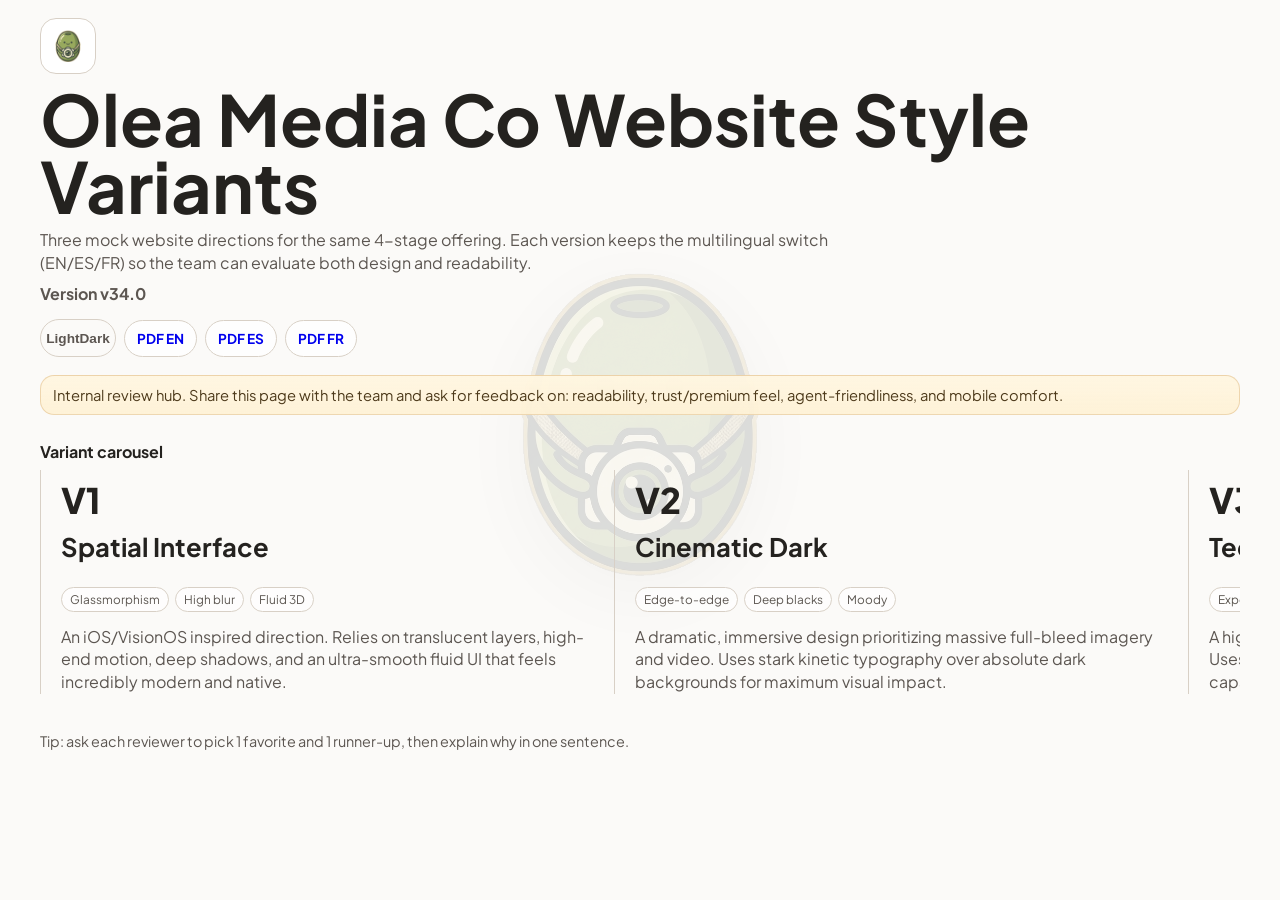
==== index.html @ f6c8bede "Initial commit: oleamediaco detached from Webapps" ====
<!doctype html>
<html lang="en" data-theme="light">
<head>
  <meta charset="utf-8" />
  <meta name="viewport" content="width=device-width, initial-scale=1" />
  <title>Olea Media Co Mock Site Variants</title>
  <meta name="description" content="Choose between three visual mockups for the Olea Media Co website." />
  <link rel="icon" type="image/png" sizes="512x512" href="./assets/logos/oleamedia-logo.png" />
  <link rel="preconnect" href="https://fonts.googleapis.com" />
  <link rel="preconnect" href="https://fonts.gstatic.com" crossorigin />
  <link href="https://fonts.googleapis.com/css2?family=Plus+Jakarta+Sans:wght@400;500;700;800&family=Cormorant+Garamond:wght@600;700&display=swap" rel="stylesheet" />
  <style>
    .bg-brand{position:fixed;inset:0;pointer-events:none;z-index:0;background:url('./assets/logos/oleamedia-logo.png') center 18vh / min(58vmin,520px) no-repeat;opacity:.16;filter:drop-shadow(0 18px 40px rgba(0,0,0,.22));}
    body > *{position:relative;z-index:1;}

    :root {
      --bg: #0e1014; 
      --surface: #15181e; 
      --ink: #f0f1f4; 
      --muted: #b8bcc4;
      --line: #3a4150;
      --brand: #d8dadd;
      --accent: #3e4757;
      --on-brand: #0e1014;
      --r: 0;
    }
    html[data-theme="light"] {
      --bg: #fbfaf8;
      --surface: #ffffff;
      --ink: #24221f;
      --muted: #5c5651;
      --line: #d8d0c6;
      --brand: #24221f;
      --accent: #d1c8bb;
      --on-brand: #ffffff;
    }
    * { box-sizing: border-box; }
    body {
      margin: 0;
      font-family: "Plus Jakarta Sans", system-ui, sans-serif;
      color: var(--ink);
      background: var(--bg);
    }
    .shell { width: min(1200px, calc(100% - 24px)); margin-inline: auto; }
    header {
      padding: 18px 0 10px;
      display: grid;
      gap: 8px;
    }
    .title {
      margin: 0;
      font-family: "Plus Jakarta Sans", system-ui, sans-serif;
      font-size: clamp(2.4rem, 6vw, 4.4rem);
      line-height: .95;
      color: var(--ink);
      display: flex;
      align-items: center;
      gap: 12px;
      flex-wrap: wrap;
    }
    .site-logo {
      width: 56px;
      height: 56px;
      border-radius: 16px;
      object-fit: cover;
      border: 1px solid var(--line);
      background: var(--surface);
    }
    .subtitle {
      margin: 0;
      color: var(--muted);
      max-width: 72ch;
      line-height: 1.45;
    }
    .toolbar {
      display: flex;
      flex-wrap: wrap;
      gap: 8px;
      align-items: center;
      margin-top: 6px;
    }
    .pill {
      text-decoration: none;
      border: 1px solid var(--line);
      border-radius: 999px;
      background: rgba(255,255,255,.78);
      padding: 9px 12px;
      font-weight: 700;
      font-size: .85rem;
    }
    .pill.primary { background: var(--brand); color: var(--on-brand); border-color: transparent; }
    .theme-toggle {
      display: inline-flex;
      align-items: center;
      justify-content: center;
      border: 1px solid var(--line);
      border-radius: 999px;
      background: transparent;
      color: var(--muted);
      height: 38px;
      padding: 0 16px;
      font-size: .85rem;
      font-weight: 700;
      cursor: pointer;
      text-decoration: none;
      width: 76px;
    }
    .theme-toggle:focus-visible { outline: 2px solid var(--accent); outline-offset: 2px; }
    html[data-theme="light"] .mode-dark { display: none; }
    html[data-theme="dark"] .mode-light { display: none; }
    .notice {
      margin-top: 10px;
      border: 1px solid rgba(194,135,53,.28);
      background: linear-gradient(180deg, rgba(255,246,225,.96), rgba(254,241,212,.92));
      border-radius: 14px;
      padding: 10px 12px;
      color: #4d3a1b;
      font-size: .92rem;
    }
    .carousel-head {
      margin: 16px 0 8px;
      display: flex;
      align-items: center;
      justify-content: space-between;
      gap: 8px;
    }

    .grid {
      margin: 0 0 28px;
      display: flex;
      gap: 14px;
      overflow-x: auto;
      scroll-snap-type: x mandatory;
      scroll-behavior: smooth;
      padding-bottom: 6px;
    }
    .card {
      flex: 0 0 min(560px, 90vw);
      scroll-snap-align: start;
      background: transparent;
      border-left: 1px solid var(--line);
      border-radius: 0;
      overflow: hidden;
      display: grid;
      grid-template-rows: auto 1fr;
      padding-left: 20px;
      text-decoration: none;
      color: inherit;
      cursor: pointer;
    }
    .card:hover .thumb h3 {
      color: var(--brand); /* highlight indication */
    }
    .thumb {
      position: relative;
      margin-bottom: 24px;
      padding-top: 12px;
      display: flex;
      flex-direction: column;
      gap: 12px;
    }
    .thumb .badge {
      align-self: flex-start;
      font-size: 2.2rem;
      font-weight: 800;
      color: var(--brand);
      line-height: 1;
      font-family: "Plus Jakarta Sans", system-ui, sans-serif;
    }
    .thumb h3 { margin: 0; font-size: 1.6rem; color: var(--ink); }
    .body { display: grid; gap: 14px; align-content: start; }
    .meta { display: flex; flex-wrap: wrap; gap: 6px; }
    .tag {
      border: 1px solid var(--line);
      border-radius: 999px;
      padding: 4px 8px;
      font-size: .74rem;
      color: var(--muted);
      background: rgba(255,255,255,.65);
    }
    .body p { margin: 0; color: var(--muted); line-height: 1.42; }
    .actions { display: flex; gap: 8px; flex-wrap: wrap; }
    .actions a {
      text-decoration: none;
      font-weight: 700;
      font-size: .85rem;
      border-radius: 10px;
      padding: 9px 11px;
      border: 1px solid var(--line);
      background: rgba(255,255,255,.72);
    }
    .actions a.primary { background: var(--brand); color: var(--on-brand); border-color: transparent; }
    footer { color: var(--muted); font-size: .9rem; padding: 4px 0 26px; }
    html[data-theme="dark"] body {
      background:
        radial-gradient(circle at 8% 5%, rgba(134,223,188,.14), transparent 38%),
        radial-gradient(circle at 95% 0%, rgba(244,193,95,.12), transparent 30%),
        linear-gradient(180deg, #0a100f, #0c1311 44%, #090f0e);
    }
    html[data-theme="dark"] .pill,
    html[data-theme="dark"] .theme-toggle,
    html[data-theme="dark"] .actions a {
      background: rgba(11,17,15,.96);
      color: #eaf3ee;
      border-color: rgba(177,208,188,.36);
    }
    html[data-theme="dark"] .pill.primary,
    html[data-theme="dark"] .actions a.primary {
      background: var(--brand);
      color: var(--on-brand);
      border-color: transparent;
    }
    html[data-theme="dark"] .tag {
      background: rgba(11,17,15,.96);
      color: #d3e3db;
      border-color: rgba(177,208,188,.30);
    }
    html[data-theme="dark"] .thumb h3 { color: #f2f7f4; }
    html[data-theme="dark"] .notice {
      border-color: rgba(244,193,95,.32);
      background: linear-gradient(180deg, rgba(56,43,20,.72), rgba(36,28,15,.72));
      color: #f0dbb7;
    }
    html[data-theme="dark"] .title { color: #ebf4ef; }
    html[data-theme="dark"] .body p { color: #c4d3cc; }
    @media (max-width: 900px) { .card { flex-basis: 92vw; grid-template-rows: 140px 1fr; } }
  </style>
</head>
<body>
<div class="bg-brand" aria-hidden="true"></div>
  <div class="shell">
    <header>
      <h1 class="title"><img class="site-logo" src="./assets/logos/oleamedia-logo.png" alt="Olea Media logo" />Olea Media Co Website Style Variants</h1>
      <p class="subtitle">Three mock website directions for the same 4-stage offering. Each version keeps the multilingual switch (EN/ES/FR) so the team can evaluate both design and readability.</p>
      <p class="subtitle"><strong>Version v34.0</strong></p>
      <div class="toolbar">
        <button class="theme-toggle" type="button" data-theme-toggle><span class="mode-light">Night</span><span class="mode-dark">Day</span></button>
        <a class="pill" href="./OleaMediaCo-Offer-EN.pdf" target="_blank" rel="noopener">PDF EN</a>
        <a class="pill" href="./OleaMediaCo-Oferta-ES.pdf" target="_blank" rel="noopener">PDF ES</a>
        <a class="pill" href="./OleaMediaCo-Offre-FR.pdf" target="_blank" rel="noopener">PDF FR</a>
      </div>
      <div class="notice">Internal review hub. Share this page with the team and ask for feedback on: readability, trust/premium feel, agent-friendliness, and mobile comfort.</div>
    </header>

    <div class="carousel-head">
      <strong>Variant carousel</strong>

    </div>
    <section class="grid" data-carousel>
      <a href="./v1/index.html" class="card">
        <div class="thumb t1"><span class="badge">V1</span><h3>Spatial Interface</h3></div>
        <div class="body">
          <div class="meta"><span class="tag">Glassmorphism</span><span class="tag">High blur</span><span class="tag">Fluid 3D</span></div>
          <p>An iOS/VisionOS inspired direction. Relies on translucent layers, high-end motion, deep shadows, and an ultra-smooth fluid UI that feels incredibly modern and native.</p>
        </div>
      </a>

      <a href="./v2/index.html" class="card">
        <div class="thumb t2"><span class="badge">V2</span><h3>Cinematic Dark</h3></div>
        <div class="body">
          <div class="meta"><span class="tag">Edge-to-edge</span><span class="tag">Deep blacks</span><span class="tag">Moody</span></div>
          <p>A dramatic, immersive design prioritizing massive full-bleed imagery and video. Uses stark kinetic typography over absolute dark backgrounds for maximum visual impact.</p>
        </div>
      </a>

      <a href="./v3/index.html" class="card">
        <div class="thumb t4"><span class="badge">V3</span><h3>Technical Brutalism</h3></div>
        <div class="body">
          <div class="meta"><span class="tag">Exposed grids</span><span class="tag">Monospace</span><span class="tag">Data-dense</span></div>
          <p>A high-contrast monochrome design that fully exposes the layout grid. Uses monospace typography and raw structuring. Perfect for a highly capable, operator-led brand.</p>
        </div>
      </a>

    </section>

    <footer>Tip: ask each reviewer to pick 1 favorite and 1 runner-up, then explain why in one sentence.</footer>
  </div>

  <script src="./theme-toggle.js?v=8.9"></script>
</body>
</html>
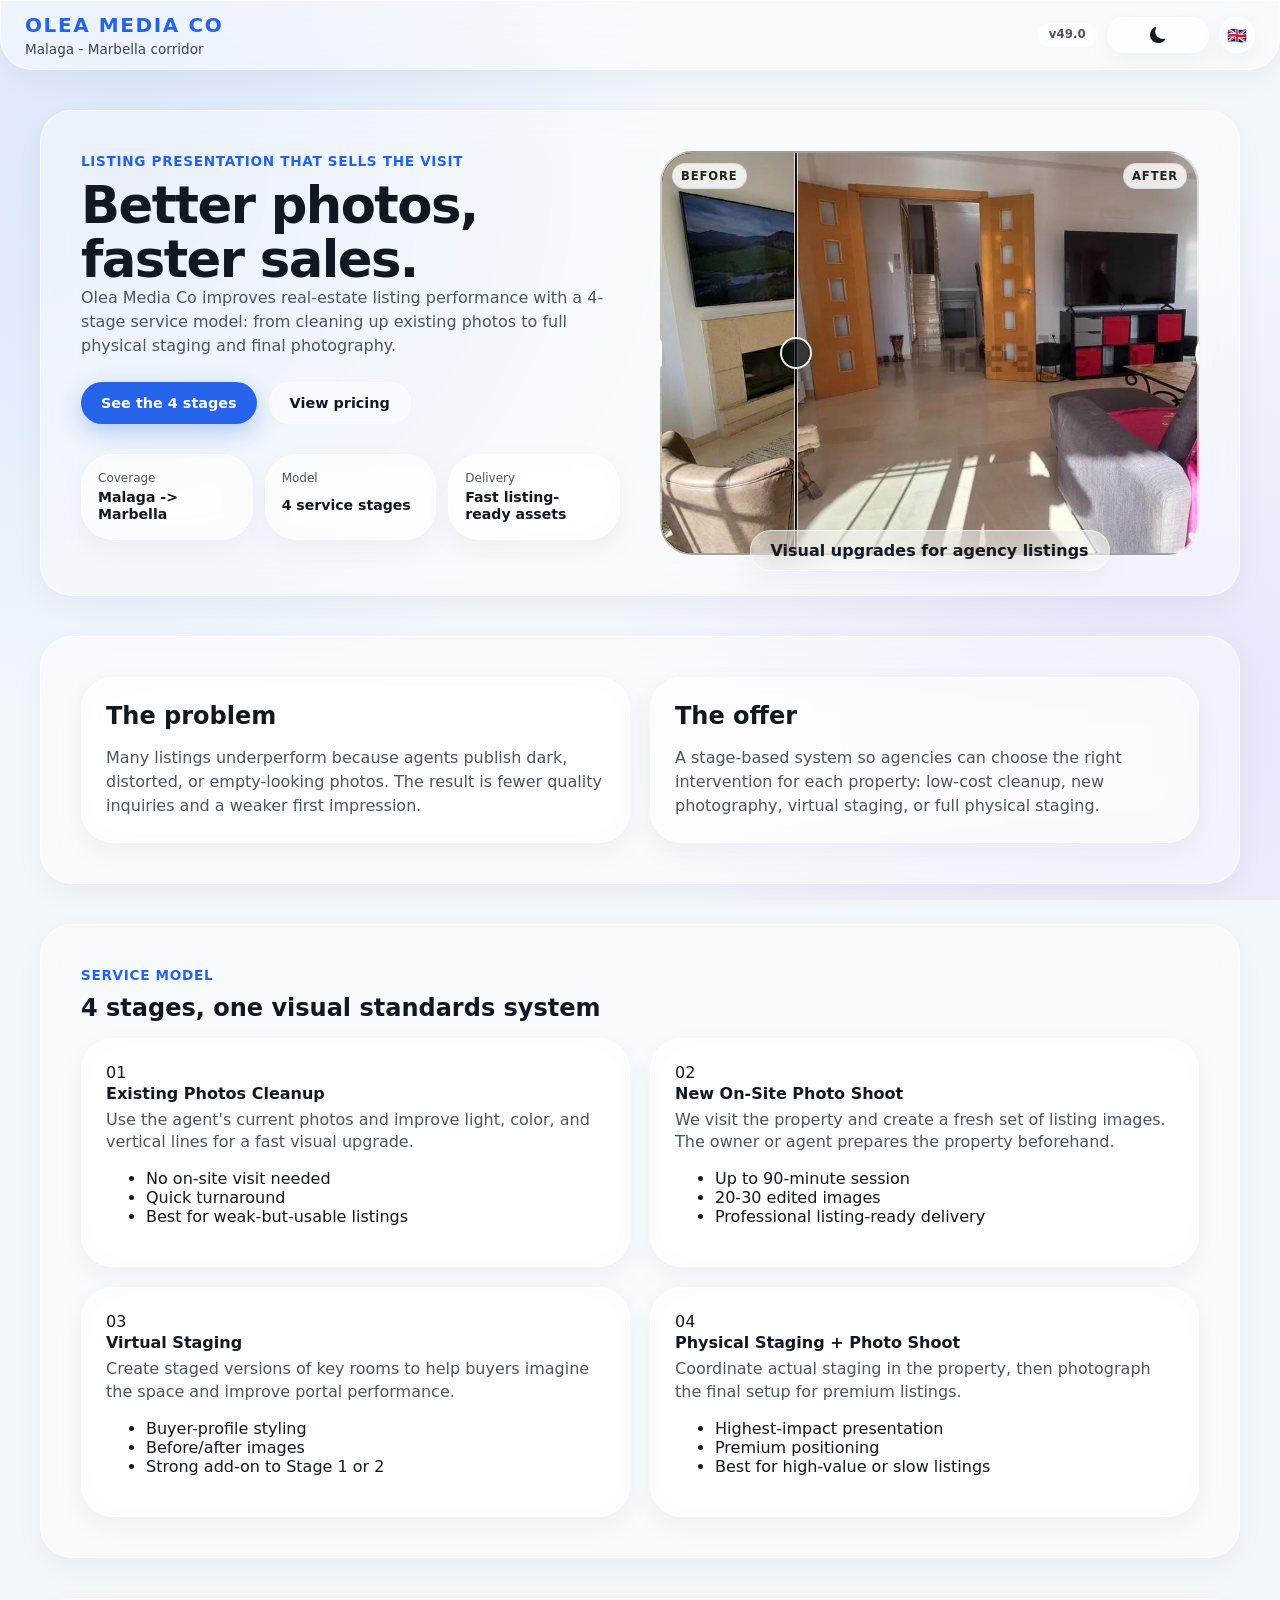
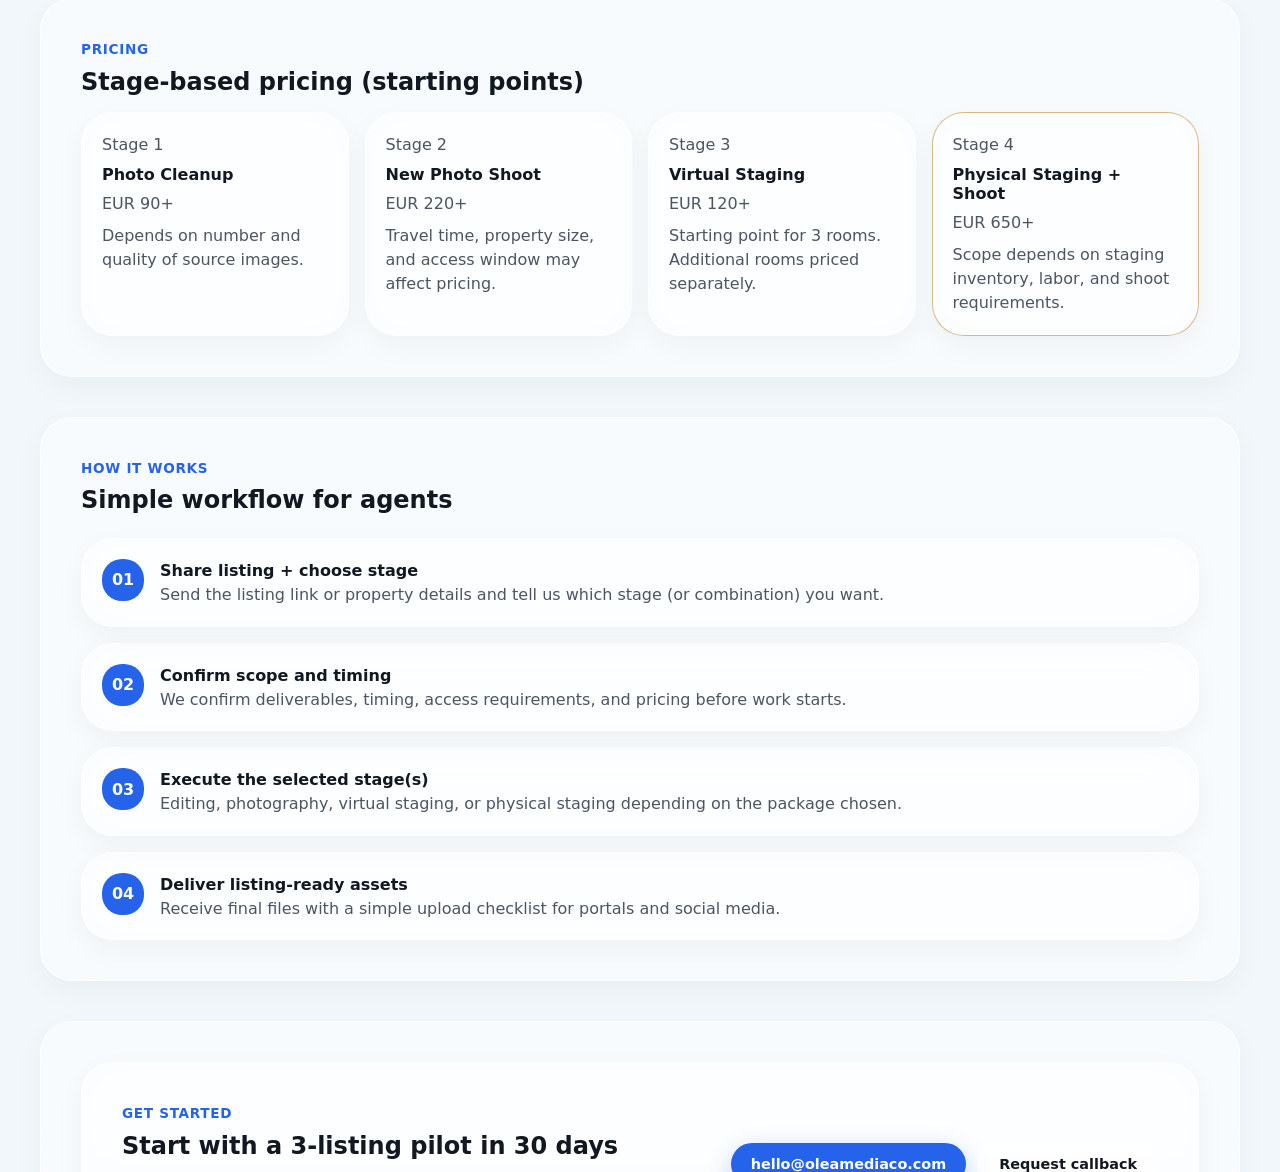
==== commit 3948bc19: "v49.0: pick Opt1 as winner, drop v2/v3, clean up header controls - index.html now redirects to v1 - " ====
--- a/index.html
+++ b/index.html
@@ -1,281 +1,12 @@
 <!doctype html>
-<html lang="en" data-theme="light">
+<html lang="en">
 <head>
   <meta charset="utf-8" />
-  <meta name="viewport" content="width=device-width, initial-scale=1" />
-  <title>Olea Media Co Mock Site Variants</title>
-  <meta name="description" content="Choose between three visual mockups for the Olea Media Co website." />
+  <meta http-equiv="refresh" content="0; url=./v1/index.html" />
+  <title>Olea Media Co</title>
   <link rel="icon" type="image/png" sizes="512x512" href="./assets/logos/oleamedia-logo.png" />
-  <link rel="preconnect" href="https://fonts.googleapis.com" />
-  <link rel="preconnect" href="https://fonts.gstatic.com" crossorigin />
-  <link href="https://fonts.googleapis.com/css2?family=Plus+Jakarta+Sans:wght@400;500;700;800&family=Cormorant+Garamond:wght@600;700&display=swap" rel="stylesheet" />
-  <style>
-    .bg-brand{position:fixed;inset:0;pointer-events:none;z-index:0;background:url('./assets/logos/oleamedia-logo.png') center 18vh / min(58vmin,520px) no-repeat;opacity:.16;filter:drop-shadow(0 18px 40px rgba(0,0,0,.22));}
-    body > *{position:relative;z-index:1;}
-
-    :root {
-      --bg: #0e1014; 
-      --surface: #15181e; 
-      --ink: #f0f1f4; 
-      --muted: #b8bcc4;
-      --line: #3a4150;
-      --brand: #d8dadd;
-      --accent: #3e4757;
-      --on-brand: #0e1014;
-      --r: 0;
-    }
-    html[data-theme="light"] {
-      --bg: #fbfaf8;
-      --surface: #ffffff;
-      --ink: #24221f;
-      --muted: #5c5651;
-      --line: #d8d0c6;
-      --brand: #24221f;
-      --accent: #d1c8bb;
-      --on-brand: #ffffff;
-    }
-    * { box-sizing: border-box; }
-    body {
-      margin: 0;
-      font-family: "Plus Jakarta Sans", system-ui, sans-serif;
-      color: var(--ink);
-      background: var(--bg);
-    }
-    .shell { width: min(1200px, calc(100% - 24px)); margin-inline: auto; }
-    header {
-      padding: 18px 0 10px;
-      display: grid;
-      gap: 8px;
-    }
-    .title {
-      margin: 0;
-      font-family: "Plus Jakarta Sans", system-ui, sans-serif;
-      font-size: clamp(2.4rem, 6vw, 4.4rem);
-      line-height: .95;
-      color: var(--ink);
-      display: flex;
-      align-items: center;
-      gap: 12px;
-      flex-wrap: wrap;
-    }
-    .site-logo {
-      width: 56px;
-      height: 56px;
-      border-radius: 16px;
-      object-fit: cover;
-      border: 1px solid var(--line);
-      background: var(--surface);
-    }
-    .subtitle {
-      margin: 0;
-      color: var(--muted);
-      max-width: 72ch;
-      line-height: 1.45;
-    }
-    .toolbar {
-      display: flex;
-      flex-wrap: wrap;
-      gap: 8px;
-      align-items: center;
-      margin-top: 6px;
-    }
-    .pill {
-      text-decoration: none;
-      border: 1px solid var(--line);
-      border-radius: 999px;
-      background: rgba(255,255,255,.78);
-      padding: 9px 12px;
-      font-weight: 700;
-      font-size: .85rem;
-    }
-    .pill.primary { background: var(--brand); color: var(--on-brand); border-color: transparent; }
-    .theme-toggle {
-      display: inline-flex;
-      align-items: center;
-      justify-content: center;
-      border: 1px solid var(--line);
-      border-radius: 999px;
-      background: transparent;
-      color: var(--muted);
-      height: 38px;
-      padding: 0 16px;
-      font-size: .85rem;
-      font-weight: 700;
-      cursor: pointer;
-      text-decoration: none;
-      width: 76px;
-    }
-    .theme-toggle:focus-visible { outline: 2px solid var(--accent); outline-offset: 2px; }
-    html[data-theme="light"] .mode-dark { display: none; }
-    html[data-theme="dark"] .mode-light { display: none; }
-    .notice {
-      margin-top: 10px;
-      border: 1px solid rgba(194,135,53,.28);
-      background: linear-gradient(180deg, rgba(255,246,225,.96), rgba(254,241,212,.92));
-      border-radius: 14px;
-      padding: 10px 12px;
-      color: #4d3a1b;
-      font-size: .92rem;
-    }
-    .carousel-head {
-      margin: 16px 0 8px;
-      display: flex;
-      align-items: center;
-      justify-content: space-between;
-      gap: 8px;
-    }
-
-    .grid {
-      margin: 0 0 28px;
-      display: flex;
-      gap: 14px;
-      overflow-x: auto;
-      scroll-snap-type: x mandatory;
-      scroll-behavior: smooth;
-      padding-bottom: 6px;
-    }
-    .card {
-      flex: 0 0 min(560px, 90vw);
-      scroll-snap-align: start;
-      background: transparent;
-      border-left: 1px solid var(--line);
-      border-radius: 0;
-      overflow: hidden;
-      display: grid;
-      grid-template-rows: auto 1fr;
-      padding-left: 20px;
-      text-decoration: none;
-      color: inherit;
-      cursor: pointer;
-    }
-    .card:hover .thumb h3 {
-      color: var(--brand); /* highlight indication */
-    }
-    .thumb {
-      position: relative;
-      margin-bottom: 24px;
-      padding-top: 12px;
-      display: flex;
-      flex-direction: column;
-      gap: 12px;
-    }
-    .thumb .badge {
-      align-self: flex-start;
-      font-size: 2.2rem;
-      font-weight: 800;
-      color: var(--brand);
-      line-height: 1;
-      font-family: "Plus Jakarta Sans", system-ui, sans-serif;
-    }
-    .thumb h3 { margin: 0; font-size: 1.6rem; color: var(--ink); }
-    .body { display: grid; gap: 14px; align-content: start; }
-    .meta { display: flex; flex-wrap: wrap; gap: 6px; }
-    .tag {
-      border: 1px solid var(--line);
-      border-radius: 999px;
-      padding: 4px 8px;
-      font-size: .74rem;
-      color: var(--muted);
-      background: rgba(255,255,255,.65);
-    }
-    .body p { margin: 0; color: var(--muted); line-height: 1.42; }
-    .actions { display: flex; gap: 8px; flex-wrap: wrap; }
-    .actions a {
-      text-decoration: none;
-      font-weight: 700;
-      font-size: .85rem;
-      border-radius: 10px;
-      padding: 9px 11px;
-      border: 1px solid var(--line);
-      background: rgba(255,255,255,.72);
-    }
-    .actions a.primary { background: var(--brand); color: var(--on-brand); border-color: transparent; }
-    footer { color: var(--muted); font-size: .9rem; padding: 4px 0 26px; }
-    html[data-theme="dark"] body {
-      background:
-        radial-gradient(circle at 8% 5%, rgba(134,223,188,.14), transparent 38%),
-        radial-gradient(circle at 95% 0%, rgba(244,193,95,.12), transparent 30%),
-        linear-gradient(180deg, #0a100f, #0c1311 44%, #090f0e);
-    }
-    html[data-theme="dark"] .pill,
-    html[data-theme="dark"] .theme-toggle,
-    html[data-theme="dark"] .actions a {
-      background: rgba(11,17,15,.96);
-      color: #eaf3ee;
-      border-color: rgba(177,208,188,.36);
-    }
-    html[data-theme="dark"] .pill.primary,
-    html[data-theme="dark"] .actions a.primary {
-      background: var(--brand);
-      color: var(--on-brand);
-      border-color: transparent;
-    }
-    html[data-theme="dark"] .tag {
-      background: rgba(11,17,15,.96);
-      color: #d3e3db;
-      border-color: rgba(177,208,188,.30);
-    }
-    html[data-theme="dark"] .thumb h3 { color: #f2f7f4; }
-    html[data-theme="dark"] .notice {
-      border-color: rgba(244,193,95,.32);
-      background: linear-gradient(180deg, rgba(56,43,20,.72), rgba(36,28,15,.72));
-      color: #f0dbb7;
-    }
-    html[data-theme="dark"] .title { color: #ebf4ef; }
-    html[data-theme="dark"] .body p { color: #c4d3cc; }
-    @media (max-width: 900px) { .card { flex-basis: 92vw; grid-template-rows: 140px 1fr; } }
-  </style>
 </head>
 <body>
-<div class="bg-brand" aria-hidden="true"></div>
-  <div class="shell">
-    <header>
-      <h1 class="title"><img class="site-logo" src="./assets/logos/oleamedia-logo.png" alt="Olea Media logo" />Olea Media Co Website Style Variants</h1>
-      <p class="subtitle">Three mock website directions for the same 4-stage offering. Each version keeps the multilingual switch (EN/ES/FR) so the team can evaluate both design and readability.</p>
-      <p class="subtitle"><strong>Version v34.0</strong></p>
-      <div class="toolbar">
-        <button class="theme-toggle" type="button" data-theme-toggle><span class="mode-light">Night</span><span class="mode-dark">Day</span></button>
-        <a class="pill" href="./OleaMediaCo-Offer-EN.pdf" target="_blank" rel="noopener">PDF EN</a>
-        <a class="pill" href="./OleaMediaCo-Oferta-ES.pdf" target="_blank" rel="noopener">PDF ES</a>
-        <a class="pill" href="./OleaMediaCo-Offre-FR.pdf" target="_blank" rel="noopener">PDF FR</a>
-      </div>
-      <div class="notice">Internal review hub. Share this page with the team and ask for feedback on: readability, trust/premium feel, agent-friendliness, and mobile comfort.</div>
-    </header>
-
-    <div class="carousel-head">
-      <strong>Variant carousel</strong>
-
-    </div>
-    <section class="grid" data-carousel>
-      <a href="./v1/index.html" class="card">
-        <div class="thumb t1"><span class="badge">V1</span><h3>Spatial Interface</h3></div>
-        <div class="body">
-          <div class="meta"><span class="tag">Glassmorphism</span><span class="tag">High blur</span><span class="tag">Fluid 3D</span></div>
-          <p>An iOS/VisionOS inspired direction. Relies on translucent layers, high-end motion, deep shadows, and an ultra-smooth fluid UI that feels incredibly modern and native.</p>
-        </div>
-      </a>
-
-      <a href="./v2/index.html" class="card">
-        <div class="thumb t2"><span class="badge">V2</span><h3>Cinematic Dark</h3></div>
-        <div class="body">
-          <div class="meta"><span class="tag">Edge-to-edge</span><span class="tag">Deep blacks</span><span class="tag">Moody</span></div>
-          <p>A dramatic, immersive design prioritizing massive full-bleed imagery and video. Uses stark kinetic typography over absolute dark backgrounds for maximum visual impact.</p>
-        </div>
-      </a>
-
-      <a href="./v3/index.html" class="card">
-        <div class="thumb t4"><span class="badge">V3</span><h3>Technical Brutalism</h3></div>
-        <div class="body">
-          <div class="meta"><span class="tag">Exposed grids</span><span class="tag">Monospace</span><span class="tag">Data-dense</span></div>
-          <p>A high-contrast monochrome design that fully exposes the layout grid. Uses monospace typography and raw structuring. Perfect for a highly capable, operator-led brand.</p>
-        </div>
-      </a>
-
-    </section>
-
-    <footer>Tip: ask each reviewer to pick 1 favorite and 1 runner-up, then explain why in one sentence.</footer>
-  </div>
-
-  <script src="./theme-toggle.js?v=8.9"></script>
+  <p><a href="./v1/index.html">Olea Media Co →</a></p>
 </body>
 </html>
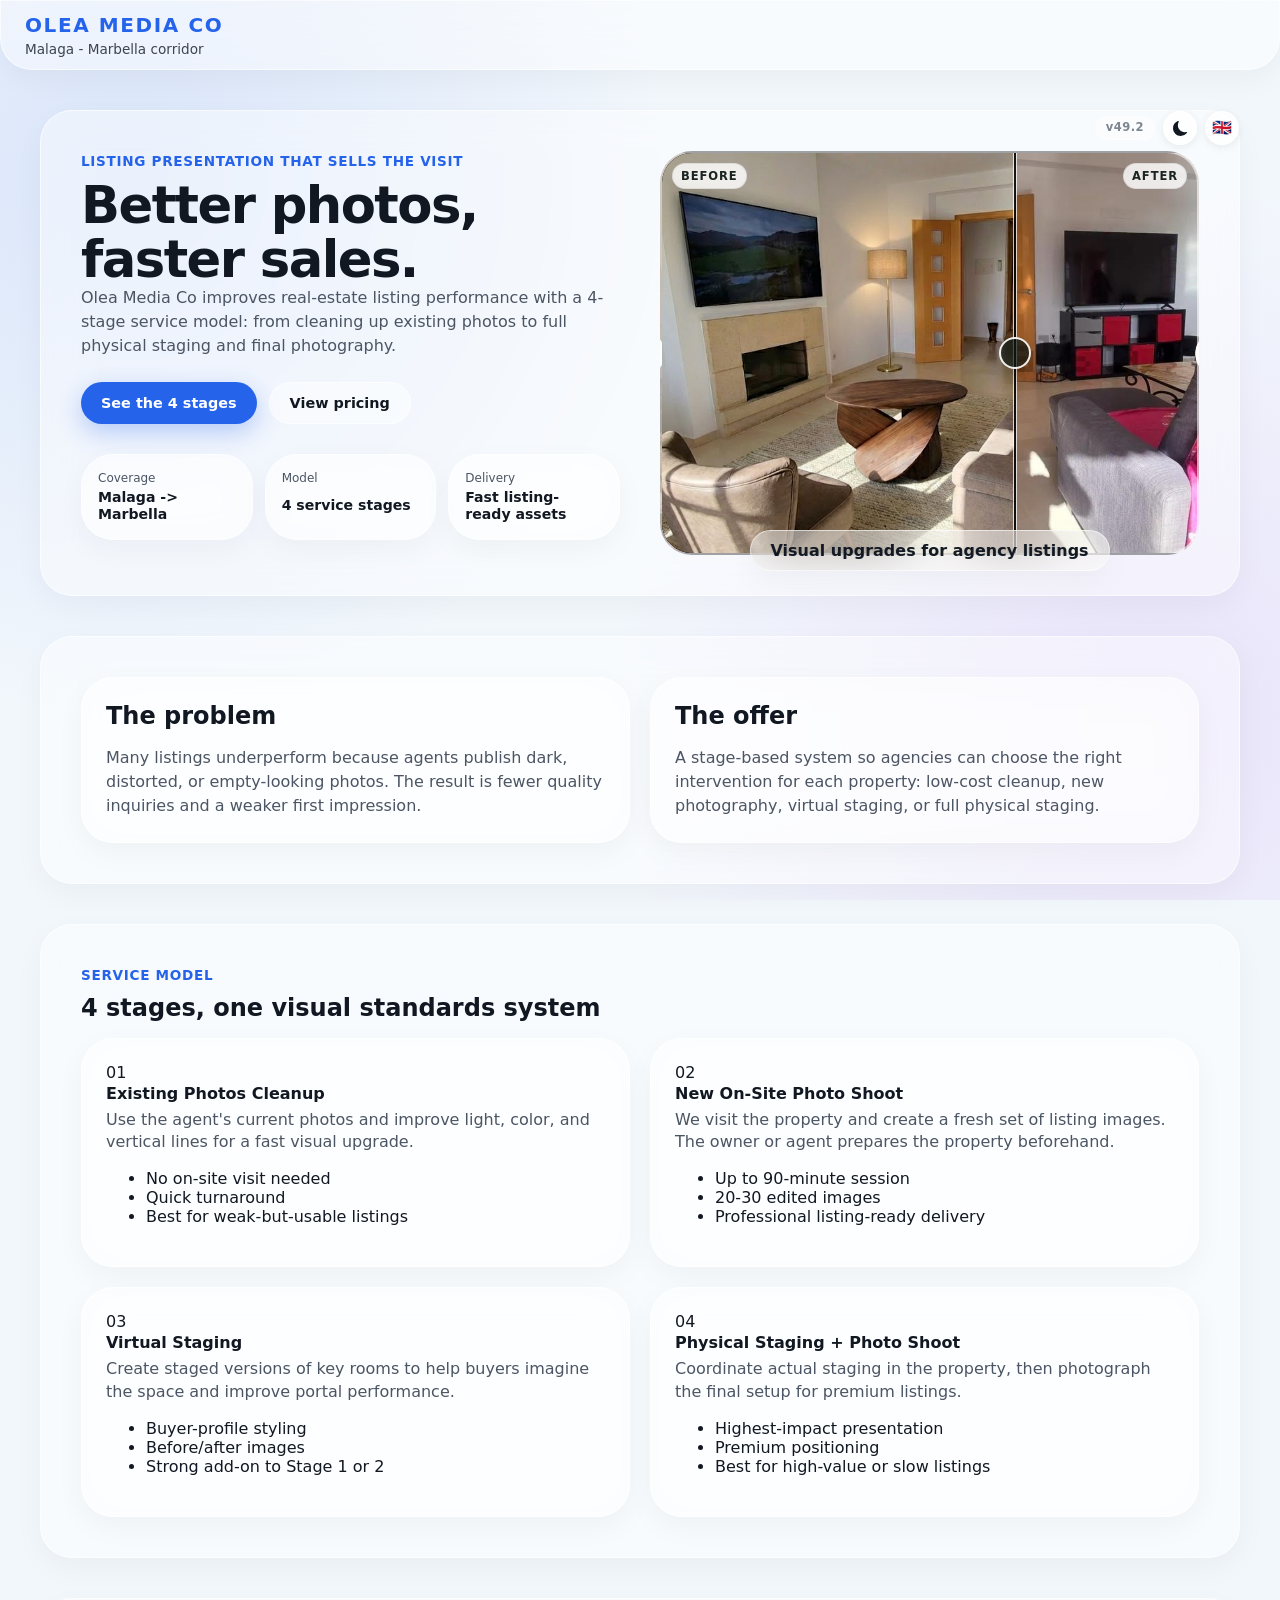
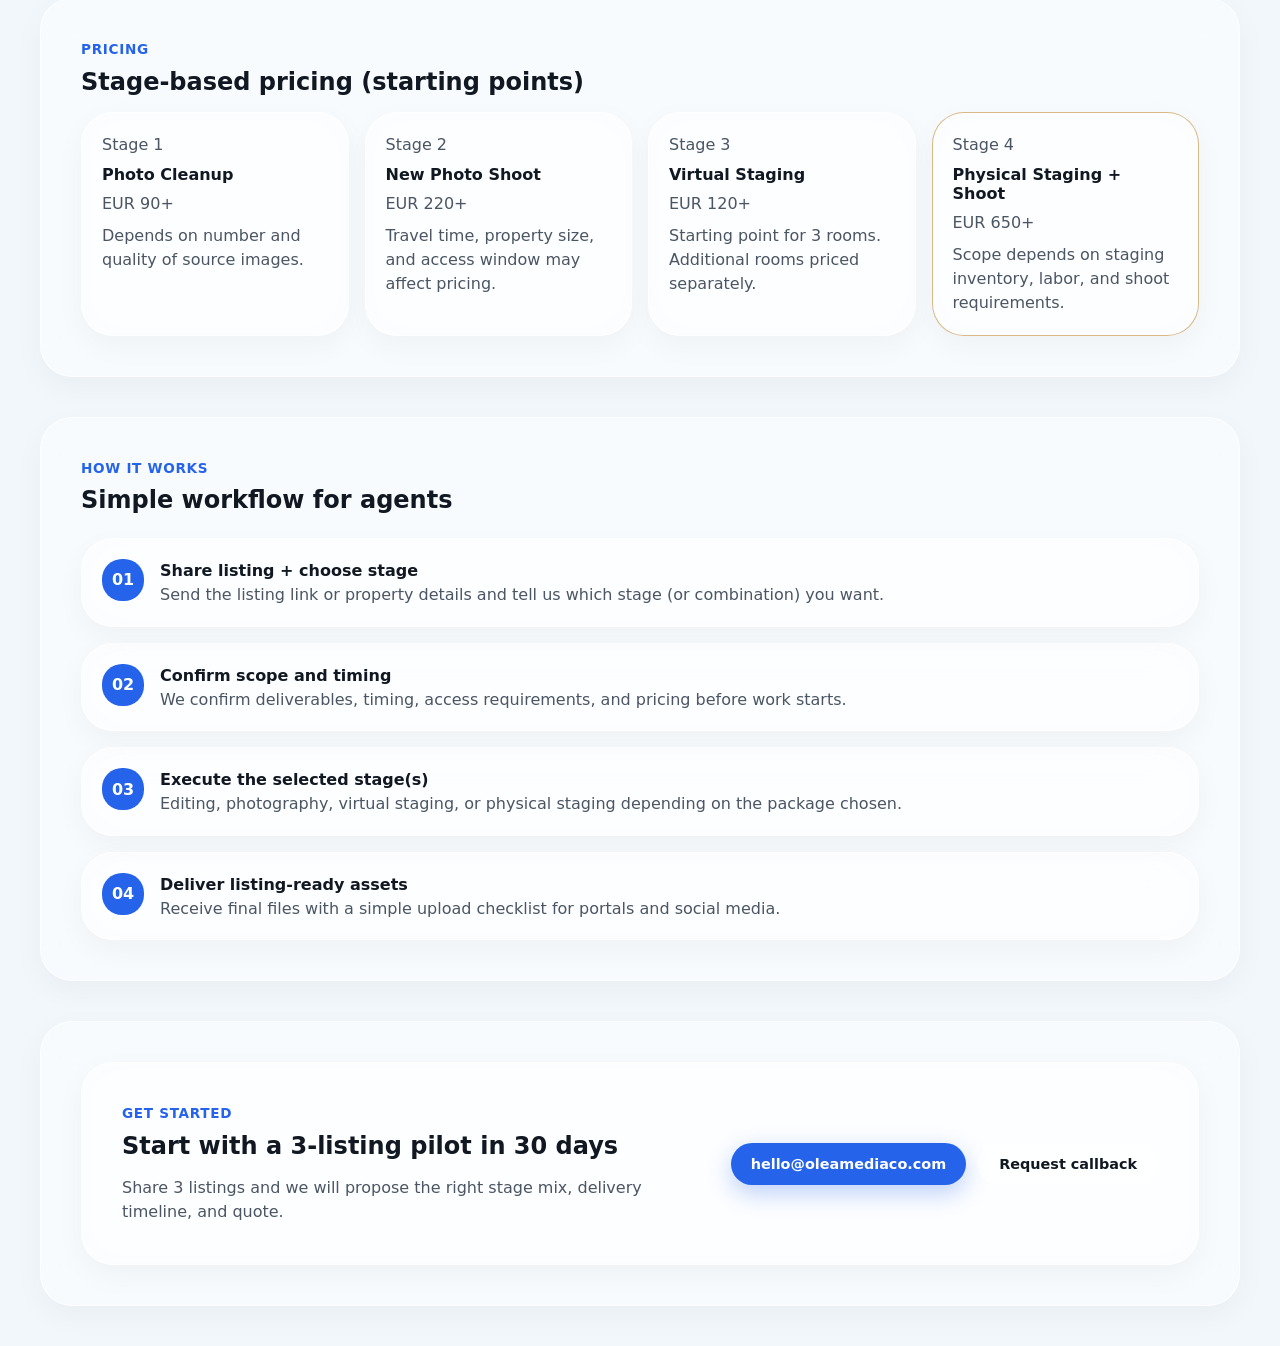
==== commit 78dbea4a: "v49.2: flatten to root, harmonize icon buttons, fix width overflow - Moved v1/ content to root — sit" ====
--- a/index.html
+++ b/index.html
@@ -1,12 +1,219 @@
 <!doctype html>
-<html lang="en">
+<html lang="en" data-theme="light">
 <head>
   <meta charset="utf-8" />
-  <meta http-equiv="refresh" content="0; url=./v1/index.html" />
-  <title>Olea Media Co</title>
+  <meta name="viewport" content="width=device-width, initial-scale=1" />
+  <title>Olea Media Co | Visual Listing Upgrades</title>
+  <meta name="description" content="Olea Media Co real-estate listing photo, virtual staging, and physical staging services in the Malaga-Marbella corridor." />
   <link rel="icon" type="image/png" sizes="512x512" href="./assets/logos/oleamedia-logo.png" />
+  <link rel="preconnect" href="https://fonts.googleapis.com" />
+  <link rel="preconnect" href="https://fonts.gstatic.com" crossorigin />
+  <link href="https://fonts.googleapis.com/css2?family=Cormorant+Garamond:wght@500;600;700&family=Manrope:wght@400;500;600;700;800&display=swap" rel="stylesheet" />
+  <link rel="stylesheet" href="./variants-base.css?v=49.2" />
+  <link rel="stylesheet" href="./styles.css?v=49.2" />
 </head>
 <body>
-  <p><a href="./v1/index.html">Olea Media Co →</a></p>
+  <div class="grain"></div>
+  <a class="skip-link" href="#main-content">Skip to content</a>
+  <header class="site-header">
+    <div class="brand-block">
+      <div class="brand">OLEA MEDIA CO</div>
+      <div class="subbrand" data-i18n="corridor">Malaga - Marbella corridor</div>
+    </div>
+  </header>
+
+  <main id="main-content">
+    <section class="hero section-shell">
+      <div class="hero-controls">
+        <span class="build-version" aria-label="Build version">v49.2</span>
+        <button class="theme-toggle" type="button" data-theme-toggle aria-label="Switch to dark mode"></button>
+        <button class="lang-btn" type="button" data-lang-toggle aria-label="Switch language">🇬🇧</button>
+      </div>
+      <div class="hero-copy">
+        <p class="eyebrow" data-i18n="eyebrow">Listing presentation that sells the visit</p>
+        <h1 data-i18n="hero_title">Better photos, faster sales.</h1>
+        <p class="lead" data-i18n="hero_lead">Olea Media Co improves real-estate listing performance with a 4-stage service model: from cleaning up existing photos to full physical staging and final photography.</p>
+        <div class="hero-cta">
+          <a class="btn btn-primary" href="#stages" data-i18n="hero_cta_primary">See the 4 stages</a>
+          <a class="btn btn-ghost" href="#pricing" data-i18n="hero_cta_secondary">View pricing</a>
+        </div>
+        <div class="hero-metrics">
+          <div class="metric">
+            <span class="metric-label" data-i18n="metric1_label">Coverage</span>
+            <strong data-i18n="metric1_value">Malaga -> Marbella</strong>
+          </div>
+          <div class="metric">
+            <span class="metric-label" data-i18n="metric2_label">Model</span>
+            <strong data-i18n="metric2_value">4 service stages</strong>
+          </div>
+          <div class="metric">
+            <span class="metric-label" data-i18n="metric3_label">Delivery</span>
+            <strong data-i18n="metric3_value">Fast listing-ready assets</strong>
+          </div>
+        </div>
+      </div>
+      <div class="hero-panel">
+        <figure class="compare-slider" data-compare-slider>
+          <img src="./assets/before.png" alt="Original listing photo before enhancement" loading="lazy" />
+          <div class="compare-after">
+            <img src="./assets/after.png" alt="Enhanced listing photo after editing and staging treatment" loading="lazy" />
+          </div>
+          <figcaption class="compare-label before" data-i18n="before_tag">Before</figcaption>
+          <figcaption class="compare-label after" data-i18n="after_tag">After</figcaption>
+          <div class="compare-divider" aria-hidden="true"></div>
+          <input class="compare-range" type="range" min="0" max="100" value="50" aria-label="Before and after slider" />
+        </figure>
+        <div class="panel-badge" data-i18n="badge_text">Visual upgrades for agency listings</div>
+      </div>
+    </section>
+
+    <section class="section-shell intro-grid">
+      <article class="info-card">
+        <h2 data-i18n="problem_title">The problem</h2>
+        <p data-i18n="problem_body">Many listings underperform because agents publish dark, distorted, or empty-looking photos. The result is fewer quality inquiries and a weaker first impression.</p>
+      </article>
+      <article class="info-card accent">
+        <h2 data-i18n="solution_title">The offer</h2>
+        <p data-i18n="solution_body">A stage-based system so agencies can choose the right intervention for each property: low-cost cleanup, new photography, virtual staging, or full physical staging.</p>
+      </article>
+    </section>
+
+    <section id="stages" class="section-shell stack-section">
+      <div class="section-head">
+        <p class="eyebrow" data-i18n="stages_eyebrow">Service model</p>
+        <h2 data-i18n="stages_title">4 stages, one visual standards system</h2>
+      </div>
+      <div class="stage-grid">
+        <article class="stage-card">
+          <div class="stage-number">01</div>
+          <h3 data-i18n="s1_title">Existing Photos Cleanup</h3>
+          <p data-i18n="s1_desc">Use the agent's current photos and improve light, color, and vertical lines for a fast visual upgrade.</p>
+          <ul>
+            <li data-i18n="s1_b1">No on-site visit needed</li>
+            <li data-i18n="s1_b2">Quick turnaround</li>
+            <li data-i18n="s1_b3">Best for weak-but-usable listings</li>
+          </ul>
+        </article>
+        <article class="stage-card">
+          <div class="stage-number">02</div>
+          <h3 data-i18n="s2_title">New On-Site Photo Shoot</h3>
+          <p data-i18n="s2_desc">We visit the property and create a fresh set of listing images. The owner or agent prepares the property beforehand.</p>
+          <ul>
+            <li data-i18n="s2_b1">Up to 90-minute session</li>
+            <li data-i18n="s2_b2">20-30 edited images</li>
+            <li data-i18n="s2_b3">Professional listing-ready delivery</li>
+          </ul>
+        </article>
+        <article class="stage-card">
+          <div class="stage-number">03</div>
+          <h3 data-i18n="s3_title">Virtual Staging</h3>
+          <p data-i18n="s3_desc">Create staged versions of key rooms to help buyers imagine the space and improve portal performance.</p>
+          <ul>
+            <li data-i18n="s3_b1">Buyer-profile styling</li>
+            <li data-i18n="s3_b2">Before/after images</li>
+            <li data-i18n="s3_b3">Strong add-on to Stage 1 or 2</li>
+          </ul>
+        </article>
+        <article class="stage-card highlight">
+          <div class="stage-number">04</div>
+          <h3 data-i18n="s4_title">Physical Staging + Photo Shoot</h3>
+          <p data-i18n="s4_desc">Coordinate actual staging in the property, then photograph the final setup for premium listings.</p>
+          <ul>
+            <li data-i18n="s4_b1">Highest-impact presentation</li>
+            <li data-i18n="s4_b2">Premium positioning</li>
+            <li data-i18n="s4_b3">Best for high-value or slow listings</li>
+          </ul>
+        </article>
+      </div>
+    </section>
+
+    <section id="pricing" class="section-shell pricing-wrap">
+      <div class="section-head">
+        <p class="eyebrow" data-i18n="pricing_eyebrow">Pricing</p>
+        <h2 data-i18n="pricing_title">Stage-based pricing (starting points)</h2>
+      </div>
+      <div class="pricing-grid">
+        <article class="price-card">
+          <p class="price-stage" data-i18n="p1_stage">Stage 1</p>
+          <h3 data-i18n="p1_title">Photo Cleanup</h3>
+          <p class="price-value">EUR 90+</p>
+          <p class="price-note" data-i18n="p1_note">Depends on number and quality of source images.</p>
+        </article>
+        <article class="price-card">
+          <p class="price-stage" data-i18n="p2_stage">Stage 2</p>
+          <h3 data-i18n="p2_title">New Photo Shoot</h3>
+          <p class="price-value">EUR 220+</p>
+          <p class="price-note" data-i18n="p2_note">Travel time, property size, and access window may affect pricing.</p>
+        </article>
+        <article class="price-card">
+          <p class="price-stage" data-i18n="p3_stage">Stage 3</p>
+          <h3 data-i18n="p3_title">Virtual Staging</h3>
+          <p class="price-value">EUR 120+</p>
+          <p class="price-note" data-i18n="p3_note">Starting point for 3 rooms. Additional rooms priced separately.</p>
+        </article>
+        <article class="price-card premium">
+          <p class="price-stage" data-i18n="p4_stage">Stage 4</p>
+          <h3 data-i18n="p4_title">Physical Staging + Shoot</h3>
+          <p class="price-value">EUR 650+</p>
+          <p class="price-note" data-i18n="p4_note">Scope depends on staging inventory, labor, and shoot requirements.</p>
+        </article>
+      </div>
+    </section>
+
+    <section class="section-shell process-wrap">
+      <div class="section-head">
+        <p class="eyebrow" data-i18n="process_eyebrow">How it works</p>
+        <h2 data-i18n="process_title">Simple workflow for agents</h2>
+      </div>
+      <ol class="process-list">
+        <li>
+          <span>01</span>
+          <div>
+            <h3 data-i18n="pr1_title">Share listing + choose stage</h3>
+            <p data-i18n="pr1_body">Send the listing link or property details and tell us which stage (or combination) you want.</p>
+          </div>
+        </li>
+        <li>
+          <span>02</span>
+          <div>
+            <h3 data-i18n="pr2_title">Confirm scope and timing</h3>
+            <p data-i18n="pr2_body">We confirm deliverables, timing, access requirements, and pricing before work starts.</p>
+          </div>
+        </li>
+        <li>
+          <span>03</span>
+          <div>
+            <h3 data-i18n="pr3_title">Execute the selected stage(s)</h3>
+            <p data-i18n="pr3_body">Editing, photography, virtual staging, or physical staging depending on the package chosen.</p>
+          </div>
+        </li>
+        <li>
+          <span>04</span>
+          <div>
+            <h3 data-i18n="pr4_title">Deliver listing-ready assets</h3>
+            <p data-i18n="pr4_body">Receive final files with a simple upload checklist for portals and social media.</p>
+          </div>
+        </li>
+      </ol>
+    </section>
+
+    <section class="section-shell cta-wrap">
+      <div class="cta-card">
+        <div>
+          <p class="eyebrow" data-i18n="cta_eyebrow">Get Started</p>
+          <h2 data-i18n="cta_title">Start with a 3-listing pilot in 30 days</h2>
+          <p data-i18n="cta_body">Share 3 listings and we will propose the right stage mix, delivery timeline, and quote.</p>
+        </div>
+        <div class="cta-actions">
+          <a class="btn btn-primary" href="mailto:hello@oleamediaco.com">hello@oleamediaco.com</a>
+          <a class="btn btn-ghost" href="mailto:hello@oleamediaco.com?subject=Pilot%20request">Request callback</a>
+        </div>
+      </div>
+    </section>
+  </main>
+
+  <script src="./theme-toggle.js?v=49.2"></script>
+  <script src="./before-after-slider.js?v=49.2"></script>
+  <script src="./script.js?v=49.2"></script>
 </body>
 </html>
--- a/variants-base.css
+++ b/variants-base.css
@@ -0,0 +1,541 @@
+:root {
+  --bg: #f4f1ea;
+  --ink: #1b201d;
+  --muted: #5f695f;
+  --surface: rgba(255, 255, 255, 0.82);
+  --surface-2: rgba(255, 255, 255, 0.74);
+  --line: rgba(0, 0, 0, 0.08);
+  --brand: #1e5b47;
+  --accent: #c08b39;
+  --on-brand: #ffffff;
+  --shadow: 0 16px 40px rgba(0, 0, 0, 0.08);
+  --radius: 18px;
+  --font-body: system-ui, sans-serif;
+  --font-display: system-ui, sans-serif;
+  --font-mono: ui-monospace, SFMono-Regular, Menlo, monospace;
+  --shell: 1180px;
+}
+
+html[data-theme="dark"] {
+  --bg: #0c1110;
+  --ink: #eaf3ee;
+  --muted: #a7b9af;
+  --surface: rgba(17, 24, 22, 0.92);
+  --surface-2: rgba(21, 30, 27, 0.9);
+  --line: rgba(177, 208, 188, 0.18);
+  --brand: #86dfbc;
+  --accent: #f4c15f;
+  --on-brand: #07110d;
+  --shadow: 0 20px 45px rgba(0, 0, 0, 0.36);
+}
+
+* { box-sizing: border-box; }
+html { scroll-behavior: smooth; }
+body {
+  margin: 0;
+  color: var(--ink);
+  background: var(--bg);
+  font-family: var(--font-body);
+}
+
+a { color: inherit; }
+
+a:focus-visible,
+button:focus-visible,
+input:focus-visible {
+  outline: 2px solid color-mix(in srgb, var(--accent) 72%, white 28%);
+  outline-offset: 2px;
+}
+
+.skip-link {
+  position: absolute;
+  left: 12px;
+  top: -40px;
+  z-index: 100;
+  padding: 8px 12px;
+  border-radius: 999px;
+  background: var(--ink);
+  color: var(--bg);
+  text-decoration: none;
+  font-weight: 700;
+}
+.skip-link:focus {
+  top: 10px;
+}
+
+.shell {
+  width: min(var(--shell), calc(100% - 24px));
+  margin-inline: auto;
+}
+
+.topbar {
+  display: grid;
+  grid-template-columns: auto 1fr auto;
+  gap: 12px;
+  align-items: center;
+  padding: 14px 0 10px;
+  position: sticky;
+  top: 0;
+  z-index: 20;
+  backdrop-filter: blur(10px);
+}
+
+.back-link {
+  text-decoration: none;
+  font-weight: 700;
+  font-size: 0.86rem;
+  border: 1px solid var(--line);
+  border-radius: 999px;
+  padding: 8px 12px;
+  background: var(--surface);
+}
+
+
+.brand-wrap { min-width: 0; }
+.brand {
+  font-family: var(--font-display);
+  font-weight: 700;
+  letter-spacing: 0.08em;
+  color: var(--brand);
+}
+.brand-sub {
+  color: var(--muted);
+  font-size: 0.82rem;
+  white-space: nowrap;
+  overflow: hidden;
+  text-overflow: ellipsis;
+}
+
+.top-actions {
+  display: flex;
+  align-items: center;
+  justify-content: flex-end;
+  gap: 8px;
+  flex-wrap: wrap;
+}
+
+.pill {
+  text-decoration: none;
+  border: 1px solid var(--line);
+  background: var(--surface);
+  border-radius: 999px;
+  padding: 8px 12px;
+  font-weight: 700;
+  font-size: 0.8rem;
+}
+
+.theme-toggle:focus-visible {
+  outline: 2px solid var(--accent);
+  outline-offset: 2px;
+}
+
+.build-version {
+  display: inline-flex;
+  align-items: center;
+  border: 1px solid var(--line);
+  background: var(--surface);
+  color: var(--muted);
+  border-radius: 999px;
+  padding: 0.32rem 0.62rem;
+  font-size: 0.74rem;
+  font-weight: 700;
+  line-height: 1;
+}
+
+.theme-toggle:focus-visible {
+  outline: 2px solid var(--accent);
+  outline-offset: 2px;
+}
+
+.lang-flag {
+  width: 34px;
+  height: 30px;
+  border: 0;
+  border-radius: 999px;
+  background: transparent;
+  cursor: pointer;
+  font-size: 0.95rem;
+  line-height: 1;
+}
+.lang-flag.is-active {
+  background: var(--brand);
+  box-shadow: 0 5px 12px rgba(0, 0, 0, 0.14);
+}
+
+.page-flow {
+  display: grid;
+  gap: 16px;
+  padding-bottom: 40px;
+}
+
+.review-banner,
+.panel,
+.hero {
+  border-radius: var(--radius);
+  border: 1px solid var(--line);
+  background: var(--surface);
+  box-shadow: var(--shadow);
+}
+
+.review-banner {
+  display: flex;
+  align-items: center;
+  gap: 10px;
+  padding: 10px 12px;
+  color: var(--ink);
+}
+.review-banner strong {
+  font-size: 0.76rem;
+  font-weight: 800;
+  padding: 4px 8px;
+  border-radius: 999px;
+  background: rgba(0,0,0,0.06);
+  text-transform: uppercase;
+  letter-spacing: 0.08em;
+}
+.review-banner span {
+  color: var(--muted);
+  line-height: 1.35;
+  font-size: 0.9rem;
+}
+.review-banner .variant-tag {
+  margin-left: auto;
+  font-family: var(--font-mono);
+  color: var(--brand);
+  font-style: normal;
+  font-size: 0.8rem;
+}
+
+.hero {
+  display: grid;
+  grid-template-columns: 1fr;
+  gap: 16px;
+  padding: 18px;
+}
+
+.eyebrow {
+  margin: 0 0 8px;
+  font-size: 0.78rem;
+  font-weight: 800;
+  text-transform: uppercase;
+  letter-spacing: 0.12em;
+  color: var(--brand);
+}
+.hero h1 {
+  margin: 0;
+  font-family: var(--font-display);
+  font-size: clamp(2rem, 4vw, 3.25rem);
+  line-height: 1.04;
+}
+.hero-lead {
+  color: var(--muted);
+  font-size: 1rem;
+  line-height: 1.45;
+  margin: 12px 0 0;
+  max-width: 62ch;
+}
+.hero-buttons {
+  display: flex;
+  flex-wrap: wrap;
+  gap: 10px;
+  margin-top: 18px;
+}
+.btn {
+  display: inline-flex;
+  align-items: center;
+  justify-content: center;
+  text-decoration: none;
+  border-radius: 999px;
+  padding: 10px 14px;
+  font-weight: 800;
+  font-size: 0.9rem;
+  border: 1px solid var(--line);
+  transition: transform 140ms ease, box-shadow 140ms ease, background-color 140ms ease;
+}
+.btn:hover {
+  transform: translateY(-1px);
+  box-shadow: 0 8px 18px rgba(0, 0, 0, 0.12);
+}
+.btn.primary { background: var(--brand); color: white; border-color: transparent; }
+.btn.secondary { background: var(--surface-2); color: var(--ink); }
+.btn.primary { color: var(--on-brand); }
+
+html[data-theme="dark"] .back-link,
+html[data-theme="dark"] .pill,
+html[data-theme="dark"] .theme-toggle,
+html[data-theme="dark"] .lang-switch {
+  background: rgba(12, 18, 16, 0.96);
+  border-color: rgba(177, 208, 188, 0.34);
+  color: #eaf3ee;
+}
+
+html[data-theme="dark"] .btn.secondary {
+  background: rgba(12, 18, 16, 0.96);
+  border-color: rgba(177, 208, 188, 0.34);
+  color: #eaf3ee;
+}
+
+.metrics {
+  display: grid;
+  grid-template-columns: repeat(3, 1fr);
+  gap: 10px;
+  margin-top: 16px;
+}
+.metric {
+  border: 1px solid var(--line);
+  border-radius: 14px;
+  background: var(--surface-2);
+  padding: 10px;
+  display: grid;
+  gap: 4px;
+}
+.metric span { color: var(--muted); font-size: 0.75rem; }
+.metric strong { font-size: 0.88rem; line-height: 1.2; }
+
+.hero-art {
+  position: relative;
+  min-height: 330px;
+  display: grid;
+  grid-template-rows: 1fr auto;
+  align-content: stretch;
+  gap: 10px;
+  padding: 0;
+  overflow: hidden;
+  border-radius: calc(var(--radius) - 4px);
+  border: 1px solid var(--line);
+  background: linear-gradient(180deg, rgba(255,255,255,0.5), rgba(255,255,255,0.2));
+}
+.compare-slider {
+  --split: 50%;
+  position: relative;
+  z-index: 1;
+  align-self: stretch;
+  width: 100%;
+  aspect-ratio: 16 / 10;
+  border-radius: 16px;
+  overflow: hidden;
+  border: 1px solid var(--line);
+  background: rgba(255,255,255,0.72);
+}
+.compare-slider img {
+  width: 100%;
+  height: 100%;
+  object-fit: cover;
+  display: block;
+}
+.compare-after {
+  position: absolute;
+  inset: 0;
+  clip-path: inset(0 calc(100% - var(--split)) 0 0);
+}
+.compare-label {
+  position: absolute;
+  top: 10px;
+  padding: 5px 8px;
+  border-radius: 999px;
+  border: 1px solid rgba(0,0,0,0.08);
+  background: rgba(255,255,255,0.82);
+  font-size: 0.72rem;
+  font-weight: 800;
+  color: #1a2420;
+  letter-spacing: 0.08em;
+  text-transform: uppercase;
+  z-index: 3;
+}
+.compare-label.before { left: 10px; }
+.compare-label.after { right: 10px; }
+.compare-divider {
+  position: absolute;
+  top: 0;
+  bottom: 0;
+  left: var(--split);
+  transform: translateX(-50%);
+  width: 2px;
+  background: rgba(255,255,255,0.92);
+  box-shadow: 0 0 0 1px rgba(0,0,0,0.2);
+  z-index: 3;
+  pointer-events: none;
+}
+.compare-divider::before {
+  content: "";
+  position: absolute;
+  top: 50%;
+  left: 50%;
+  width: 28px;
+  height: 28px;
+  transform: translate(-50%, -50%);
+  border-radius: 999px;
+  border: 2px solid rgba(255,255,255,0.92);
+  background: rgba(12, 22, 19, 0.7);
+  box-shadow: 0 8px 18px rgba(0,0,0,0.24);
+}
+.compare-range {
+  position: absolute;
+  inset: 0;
+  z-index: 4;
+  margin: 0;
+  width: 100%;
+  height: 100%;
+  opacity: 0;
+  cursor: ew-resize;
+}
+.art-frame {
+  position: absolute;
+  border-radius: 20px;
+  border: 1px solid var(--line);
+}
+.frame-a {
+  width: 62%; height: 62%; left: 10%; top: 12%;
+  background: linear-gradient(160deg, rgba(192,139,57,0.16), rgba(30,91,71,0.08));
+  transform: rotate(-6deg);
+}
+.frame-b {
+  width: 58%; height: 58%; right: 10%; bottom: 12%;
+  background: linear-gradient(160deg, rgba(30,91,71,0.15), rgba(30,91,71,0.05));
+  transform: rotate(8deg);
+}
+.art-note {
+  position: relative;
+  z-index: 2;
+  justify-self: center;
+  padding: 8px 12px;
+  border-radius: 999px;
+  background: var(--surface);
+  border: 1px solid var(--line);
+  font-weight: 700;
+}
+
+.panel { padding: 18px; }
+.panel-head h2 {
+  margin: 0;
+  font-family: var(--font-display);
+  font-size: clamp(1.45rem, 2vw, 2.1rem);
+  line-height: 1;
+}
+
+.stage-grid {
+  margin-top: 12px;
+  display: grid;
+  grid-template-columns: repeat(2, 1fr);
+  gap: 12px;
+}
+.stage-card {
+  border: 1px solid var(--line);
+  border-radius: 14px;
+  background: var(--surface-2);
+  padding: 14px;
+}
+.stage-card.emphasis {
+  background: linear-gradient(180deg, rgba(30,91,71,0.95), rgba(30,91,71,0.86));
+  color: white;
+  border-color: rgba(255,255,255,0.1);
+}
+.stage-card.emphasis p { color: rgba(255,255,255,0.88); }
+.stage-num {
+  color: var(--accent);
+  font-family: var(--font-display);
+  font-size: 1.3rem;
+  font-weight: 700;
+}
+.stage-card h3 { margin: 2px 0 6px; font-size: 1rem; }
+.stage-card p { margin: 0; color: var(--muted); line-height: 1.4; }
+
+.pricing-grid {
+  margin-top: 12px;
+  display: grid;
+  grid-template-columns: repeat(4, 1fr);
+  gap: 10px;
+}
+.price-card {
+  border: 1px solid var(--line);
+  border-radius: 14px;
+  background: var(--surface-2);
+  padding: 13px;
+  display: grid;
+  gap: 6px;
+  align-content: start;
+}
+.price-card.premium { border-color: color-mix(in srgb, var(--accent) 60%, var(--line)); }
+.price-card span { font-size: 0.76rem; font-weight: 800; color: var(--brand); text-transform: uppercase; letter-spacing: 0.08em; }
+.price-card h3 { margin: 0; font-size: 1rem; }
+.price { margin: 0; font-family: var(--font-display); font-size: 1.55rem; font-weight: 700; }
+.price-card small { color: var(--muted); line-height: 1.35; }
+
+.process-list {
+  list-style: none;
+  margin: 12px 0 0;
+  padding: 0;
+  display: grid;
+  gap: 10px;
+}
+.process-list li {
+  display: grid;
+  grid-template-columns: 52px 1fr;
+  gap: 12px;
+  padding: 12px;
+  border-radius: 14px;
+  border: 1px solid var(--line);
+  background: var(--surface-2);
+}
+.process-list li > span {
+  width: 42px; height: 42px;
+  display: inline-flex; align-items: center; justify-content: center;
+  border-radius: 999px;
+  background: rgba(30,91,71,0.08);
+  color: var(--brand);
+  font-weight: 800;
+}
+.process-list h3 { margin: 2px 0 4px; font-size: 1rem; }
+.process-list p { margin: 0; color: var(--muted); line-height: 1.35; }
+
+.cta {
+  display: grid;
+  grid-template-columns: 1.1fr auto;
+  gap: 16px;
+  align-items: center;
+}
+.cta h2 { margin: 0; font-family: var(--font-display); font-size: clamp(1.5rem, 2vw, 2rem); line-height: 1; }
+.cta p:not(.eyebrow) { margin: 10px 0 0; color: var(--muted); line-height: 1.4; }
+
+@media (max-width: 1000px) {
+  .hero { grid-template-columns: 1fr; }
+  .pricing-grid { grid-template-columns: repeat(2, 1fr); }
+  .cta { grid-template-columns: 1fr; }
+}
+
+@media (max-width: 760px) {
+  .topbar {
+    grid-template-columns: 1fr;
+    gap: 8px;
+    padding-top: 10px;
+  }
+  .brand-sub { white-space: normal; }
+  .top-actions { justify-content: flex-start; }
+  .review-banner { flex-direction: column; align-items: flex-start; }
+  .review-banner .variant-tag { margin-left: 0; }
+  .hero, .panel { padding: 14px; }
+  .metrics, .stage-grid, .pricing-grid { grid-template-columns: 1fr; }
+  .process-list li { grid-template-columns: 42px 1fr; gap: 10px; }
+  .process-list li > span { width: 36px; height: 36px; }
+  .hero-art {
+    min-height: auto;
+    border: 0;
+    background: transparent;
+    overflow: visible;
+  }
+  .compare-slider {
+    width: 100%;
+    margin-inline: 0;
+    border-radius: 12px;
+    aspect-ratio: 16 / 9;
+  }
+}
+
+@media (prefers-reduced-motion: reduce) {
+  *, *::before, *::after {
+    animation-duration: 0.01ms !important;
+    animation-iteration-count: 1 !important;
+    transition-duration: 0.01ms !important;
+    scroll-behavior: auto !important;
+  }
+}
--- a/styles.css
+++ b/styles.css
@@ -0,0 +1,173 @@
+
+* { box-sizing: border-box; }
+html { scroll-behavior: smooth; }
+body {
+  margin: 0;
+  padding: 0;
+  font-family: var(--font-body);
+  color: var(--ink);
+  background: var(--bg);
+  min-height: 100vh;
+  overflow-x: hidden;
+}
+a { color: inherit; }
+.skip-link { position: absolute; left:-9999px; }
+
+/* Shell and Header */
+.site-header {
+  position: sticky; top: 0; z-index: 50;
+  display: flex; align-items: center; justify-content: space-between;
+  padding: 12px 24px;
+}
+.brand-block { display: flex; flex-direction: column; gap: 4px; }
+.brand { font-family: var(--font-display); font-weight: 700; font-size: 1.25rem; }
+.subbrand { font-size: 0.85rem; opacity: 0.8; }
+.header-actions { display: flex; align-items: center; gap: 10px; }
+
+/* UI elements */
+.theme-toggle, .lang-btn {
+  display: inline-flex; align-items: center; justify-content: center;
+  border: 1px solid rgba(255,255,255,0.5);
+  width: 34px; height: 34px;
+  border-radius: 50% !important;
+  background: rgba(255,255,255,0.72);
+  backdrop-filter: blur(12px);
+  -webkit-backdrop-filter: blur(12px);
+  color: var(--ink);
+  cursor: pointer;
+  padding: 0;
+  font-size: 1rem;
+  line-height: 1;
+  flex-shrink: 0;
+  box-shadow: 0 2px 8px rgba(0,0,0,0.08);
+  transition: background 150ms, box-shadow 150ms;
+}
+.theme-toggle:hover, .lang-btn:hover { background: rgba(255,255,255,0.92); }
+.theme-toggle svg { display: block; pointer-events: none; width: 15px; height: 15px; }
+html[data-theme="dark"] .theme-toggle,
+html[data-theme="dark"] .lang-btn {
+  background: rgba(30,41,59,0.85);
+  border-color: rgba(255,255,255,0.12);
+  color: var(--ink);
+}
+.build-version {
+  font-size: 0.72rem; font-weight: 700;
+  color: var(--muted);
+  letter-spacing: 0.04em;
+  opacity: 0.7;
+}
+
+/* Main structure */
+main { width: min(1200px, calc(100% - 40px)); margin: 40px auto; display: flex; flex-direction: column; gap: 40px; }
+.section-shell { padding: 40px; }
+.intro-grid { display: grid; grid-template-columns: 1fr 1fr; gap: 20px; }
+.info-card { padding: 24px; }
+.stage-grid { display: grid; grid-template-columns: repeat(2, 1fr); gap: 20px; }
+.stage-card { padding: 24px; }
+.pricing-grid { display: grid; grid-template-columns: repeat(4, 1fr); gap: 16px; }
+.price-card { padding: 20px; display: flex; flex-direction: column; gap: 8px; }
+.process-list { list-style: none; padding: 0; display: grid; gap: 16px; margin-top: 24px; }
+.process-list li { display: grid; grid-template-columns: auto 1fr; gap: 16px; padding: 20px; align-items: start; }
+.cta-card { padding: 40px; display: grid; grid-template-columns: 1fr auto; align-items: center; gap: 40px; }
+.cta-actions { display: flex; gap: 12px; flex-wrap: wrap; }
+
+/* Hero */
+.hero { display: grid; grid-template-columns: 1fr 1fr; gap: 40px; align-items: start; position: relative; }
+.hero-controls {
+  position: absolute; top: 0; right: 0;
+  display: flex; align-items: center; gap: 8px;
+  z-index: 10;
+}
+.hero-cta { display: flex; gap: 12px; margin-top: 24px; }
+.btn {
+  padding: 12px 20px;
+  font-weight: 700;
+  text-decoration: none;
+  display: inline-flex; align-items: center; justify-content: center;
+}
+.hero-metrics { display: grid; grid-template-columns: repeat(3, 1fr); gap: 12px; margin-top: 30px; }
+.metric { padding: 16px; }
+.hero-panel { position: relative; width: 100%; aspect-ratio: 4/3; min-height: 280px; }
+.hero-art{display:grid;gap:10px}
+.compare-toplabels{display:flex;justify-content:space-between;align-items:center;padding:0 4px}
+.compare-pill{display:inline-flex;align-items:center;justify-content:center;padding:4px 10px;border-radius:999px;background:rgba(255,255,255,.88);color:#0b0d11;font-size:.74rem;font-weight:800;text-transform:uppercase;letter-spacing:.06em}
+.compare-slider { position: relative; width: 100%; aspect-ratio: 4/3; overflow: hidden; margin: 0; border-radius: 12px; background:#0f1218 url('./assets/before.png') center/cover no-repeat; }
+.compare-slider img { width: 100%; height: 100%; object-fit: cover; display:none; }
+.compare-after { position: absolute; inset: 0; clip-path: inset(0 calc(100% - var(--split, 50%)) 0 0); background:#10151f url('./assets/after.png') center/cover no-repeat; }
+.compare-after img{display:none;}
+.compare-divider { position: absolute; top:0; bottom:0; left: var(--split, 50%); width:2px; background: rgba(0,0,0,.86); box-shadow: 0 0 0 1px rgba(255,255,255,.75); transform: translateX(-50%); z-index: 14; pointer-events: none;}
+.compare-range { position: absolute; inset: 0; width: 100%; height: 100%; z-index: 20; opacity: 0; cursor: ew-resize; margin:0;}
+.panel-badge { position: absolute; bottom: -16px; left: 50%; transform: translateX(-50%); z-index: 30; padding: 10px 20px; white-space: nowrap; font-weight: 700; }
+
+/* Headings */
+h1 { font-family: var(--font-display); margin: 0; }
+h2 { font-family: var(--font-display); margin: 0 0 16px; }
+h3 { font-family: var(--font-display); margin: 0; }
+p { margin: 0; line-height: 1.5; color: var(--muted); }
+.eyebrow { text-transform: uppercase; font-weight: 800; letter-spacing: 0.05em; margin-bottom: 8px; font-size: 0.85rem; color: var(--brand); }
+
+@media (max-width: 900px) {
+  .hero, .intro-grid, .stage-grid { grid-template-columns: 1fr; }
+  .pricing-grid { grid-template-columns: 1fr 1fr; }
+  .cta-card { grid-template-columns: 1fr; }
+  .hero-panel { max-height: 400px; }
+}
+@media (max-width: 600px) {
+  .pricing-grid { grid-template-columns: 1fr; }
+  .hero-metrics { grid-template-columns: 1fr; }
+  main { width: 100%; padding: 0 16px; }
+}
+
+
+/* Variant Adjustments */
+
+
+:root {
+  --font-body: 'Plus Jakarta Sans', system-ui, sans-serif;
+  --font-display: 'Plus Jakarta Sans', system-ui, sans-serif;
+  --bg: #f2f7fc;
+  --surface: rgba(255, 255, 255, 0.45);
+  --line: rgba(255, 255, 255, 0.6);
+  --ink: #111822;
+  --muted: #4b5563;
+  --brand: #2563eb;
+  --on-brand: #ffffff;
+  --radius: 32px;
+}
+html[data-theme="dark"] {
+  --bg: #0f172a;
+  --surface: rgba(30, 41, 59, 0.45);
+  --line: rgba(255, 255, 255, 0.1);
+  --ink: #f8fafc;
+  --muted: #94a3b8;
+  --brand: #60a5fa;
+  --on-brand: #0f172a;
+}
+body {
+  background-image: 
+    radial-gradient(circle at 10% 20%, rgba(37, 99, 235, 0.12), transparent 40%),
+    radial-gradient(circle at 90% 80%, rgba(147, 51, 234, 0.1), transparent 40%),
+    linear-gradient(135deg, var(--bg) 0%, var(--bg) 100%);
+  background-attachment: fixed;
+}
+html[data-theme="dark"] body {
+  background-image: 
+    radial-gradient(circle at 10% 20%, rgba(96, 165, 250, 0.15), transparent 40%),
+    radial-gradient(circle at 90% 80%, rgba(192, 132, 252, 0.12), transparent 40%);
+}
+.site-header, .section-shell, .info-card, .stage-card, .price-card, .process-list li, .cta-card, .metric, .panel-badge {
+  background: var(--surface);
+  backdrop-filter: blur(24px);
+  -webkit-backdrop-filter: blur(24px);
+  border: 1px solid var(--line);
+  border-radius: var(--radius);
+  box-shadow: 0 10px 30px rgba(0,0,0,0.04);
+}
+.site-header { border-radius: 0 0 var(--radius) var(--radius); margin-bottom: 24px; }
+.btn { border-radius: 999px; }
+.btn-primary { background: var(--brand); color: var(--on-brand); box-shadow: 0 8px 24px rgba(37,99,235,0.3); border: none;}
+.btn-ghost { background: var(--surface); border: 1px solid var(--line); color: var(--ink); }
+h1 { font-size: clamp(2.5rem, 5vw, 4rem); font-weight: 800; letter-spacing: -0.03em; }
+.compare-slider { border-radius: var(--radius); border: 2px solid var(--line); }
+.panel-badge { border-radius: 999px; }
+.process-list li > span { background: var(--brand); color: var(--on-brand); padding: 8px 16px; border-radius: 20px; font-weight: 800; }
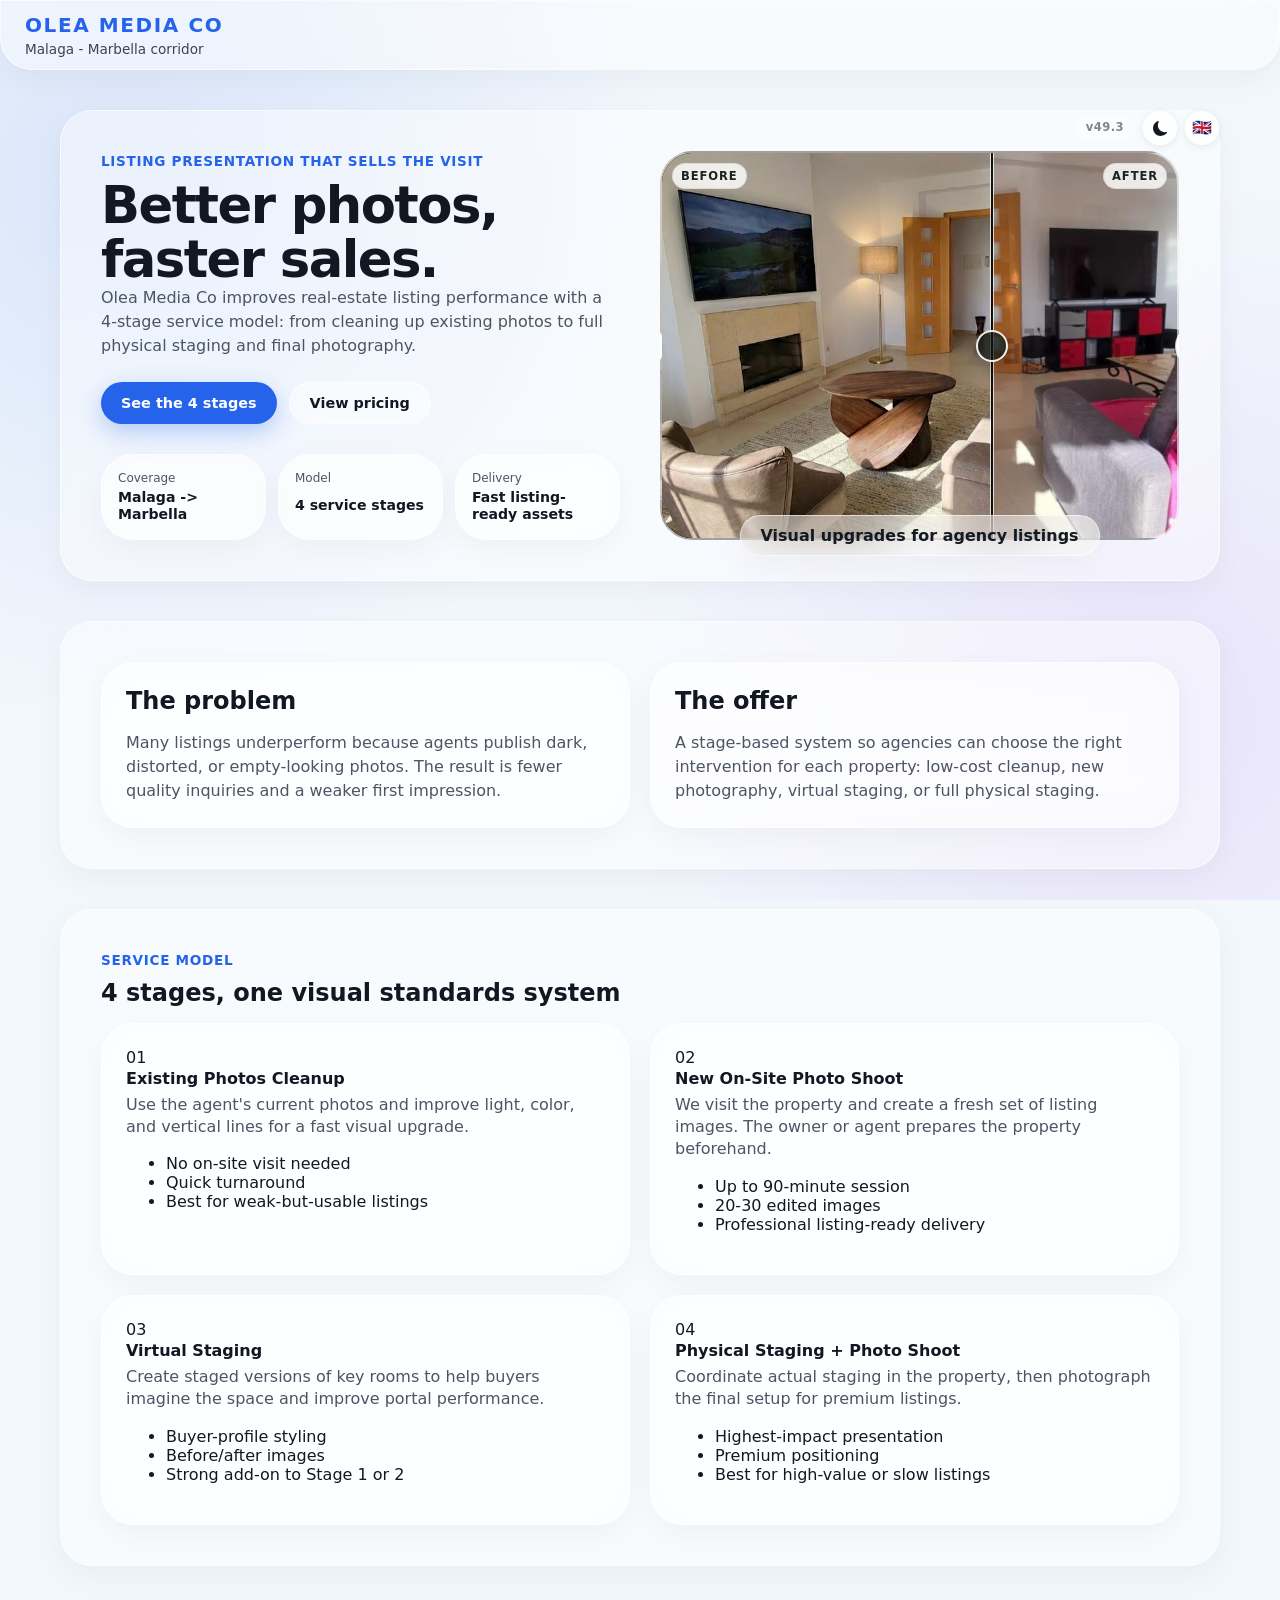
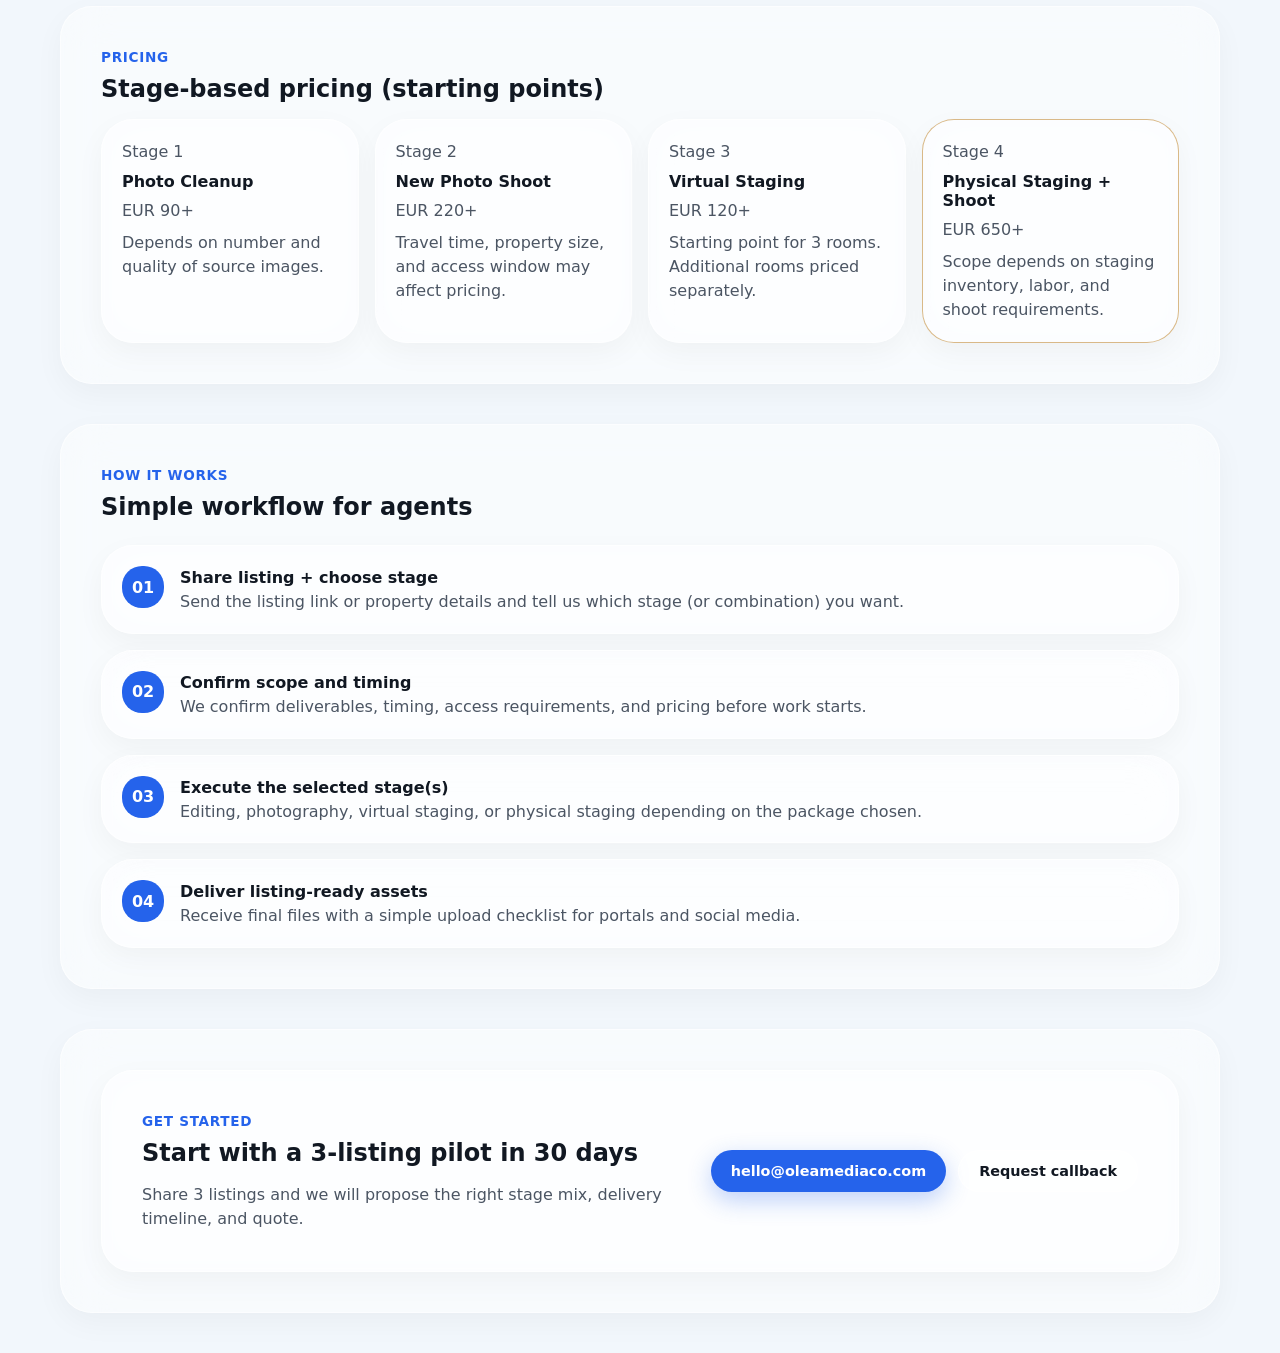
==== commit 862ee267: "fix: eliminate width overflow with max-width pattern and universal min-width reset Replaces min() wi" ====
--- a/index.html
+++ b/index.html
@@ -25,7 +25,7 @@
   <main id="main-content">
     <section class="hero section-shell">
       <div class="hero-controls">
-        <span class="build-version" aria-label="Build version">v49.2</span>
+        <span class="build-version" aria-label="Build version">v49.3</span>
         <button class="theme-toggle" type="button" data-theme-toggle aria-label="Switch to dark mode"></button>
         <button class="lang-btn" type="button" data-lang-toggle aria-label="Switch language">🇬🇧</button>
       </div>
--- a/styles.css
+++ b/styles.css
@@ -1,6 +1,6 @@
 
-* { box-sizing: border-box; }
-html { scroll-behavior: smooth; }
+* { box-sizing: border-box; min-width: 0; }
+html { scroll-behavior: smooth; overflow-x: hidden; }
 body {
   margin: 0;
   padding: 0;
@@ -58,7 +58,7 @@
 }
 
 /* Main structure */
-main { width: min(1200px, calc(100% - 40px)); margin: 40px auto; display: flex; flex-direction: column; gap: 40px; }
+main { max-width: 1200px; width: 100%; margin: 40px auto; padding: 0 20px; display: flex; flex-direction: column; gap: 40px; box-sizing: border-box; }
 .section-shell { padding: 40px; }
 .intro-grid { display: grid; grid-template-columns: 1fr 1fr; gap: 20px; }
 .info-card { padding: 24px; }
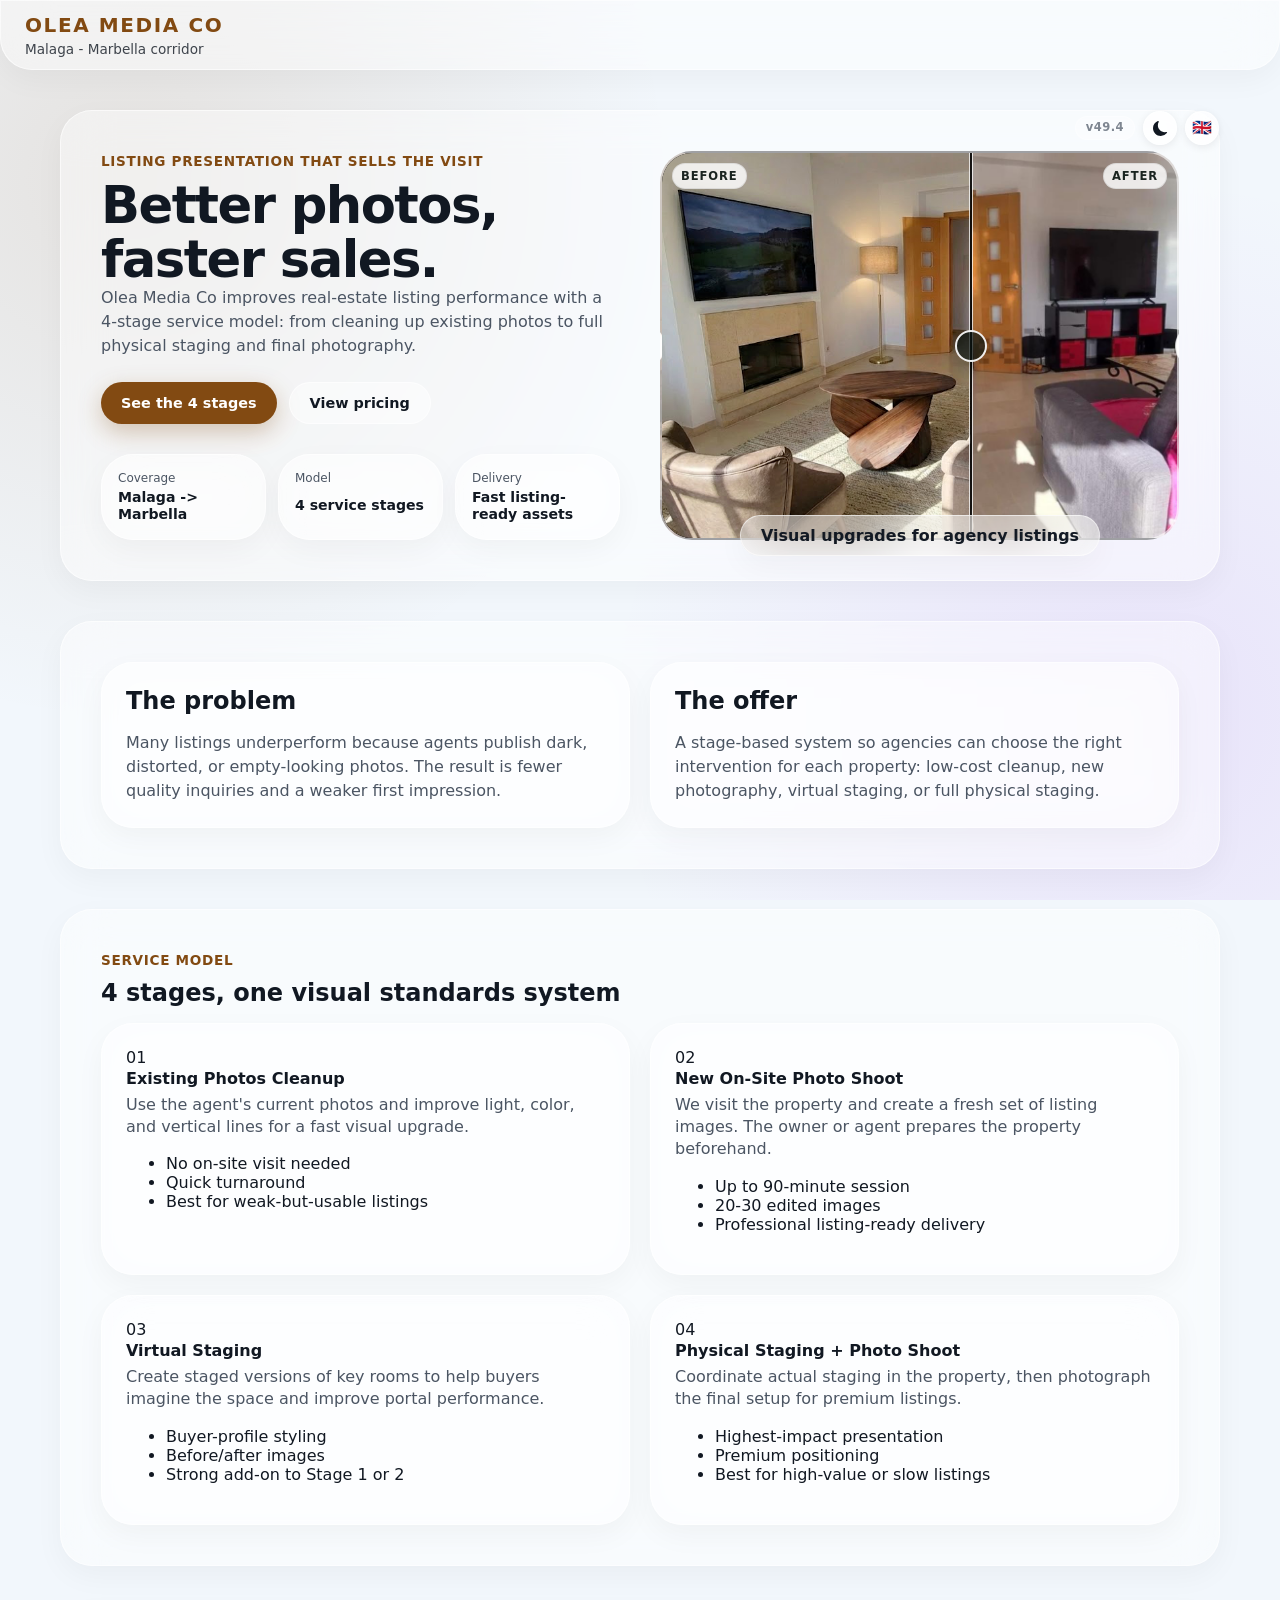
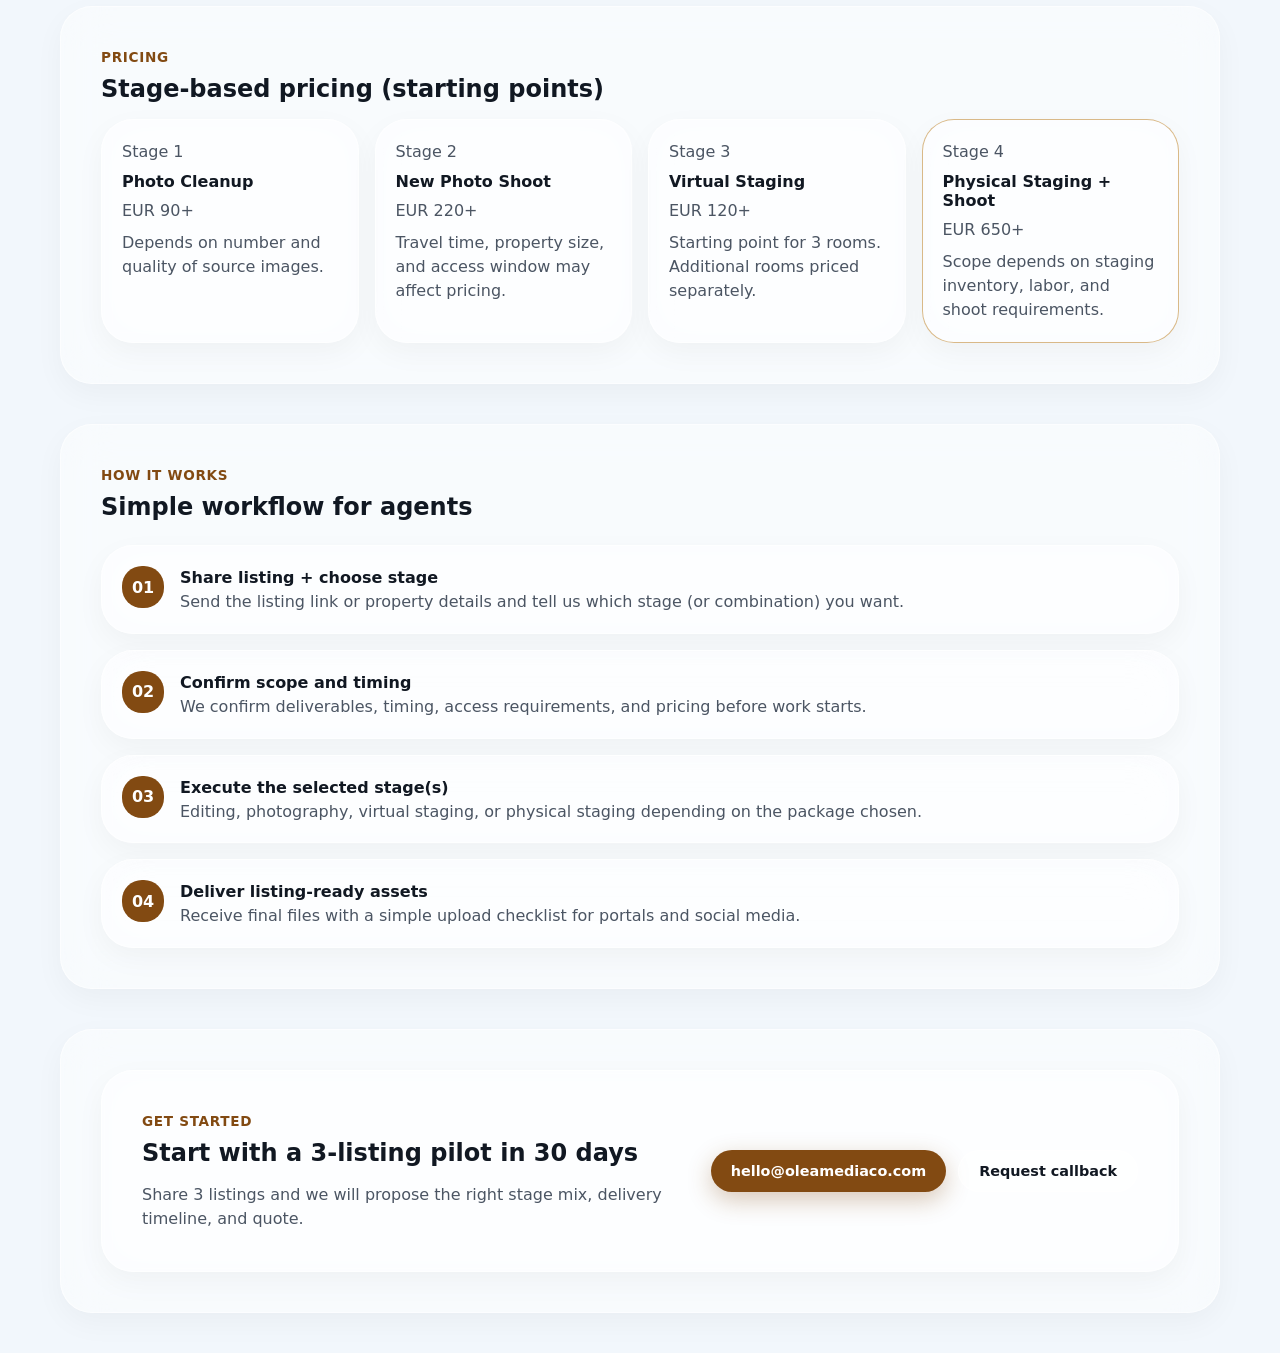
==== commit 99b445f9: "style: replace brand blue #2563eb with tan #824a12 Co-Authored-By: Claude Sonnet 4.6 <noreply@anthro" ====
--- a/index.html
+++ b/index.html
@@ -25,7 +25,7 @@
   <main id="main-content">
     <section class="hero section-shell">
       <div class="hero-controls">
-        <span class="build-version" aria-label="Build version">v49.3</span>
+        <span class="build-version" aria-label="Build version">v49.4</span>
         <button class="theme-toggle" type="button" data-theme-toggle aria-label="Switch to dark mode"></button>
         <button class="lang-btn" type="button" data-lang-toggle aria-label="Switch language">🇬🇧</button>
       </div>
--- a/styles.css
+++ b/styles.css
@@ -130,7 +130,7 @@
   --line: rgba(255, 255, 255, 0.6);
   --ink: #111822;
   --muted: #4b5563;
-  --brand: #2563eb;
+  --brand: #824a12;
   --on-brand: #ffffff;
   --radius: 32px;
 }
@@ -145,7 +145,7 @@
 }
 body {
   background-image: 
-    radial-gradient(circle at 10% 20%, rgba(37, 99, 235, 0.12), transparent 40%),
+    radial-gradient(circle at 10% 20%, rgba(130, 74, 18, 0.12), transparent 40%),
     radial-gradient(circle at 90% 80%, rgba(147, 51, 234, 0.1), transparent 40%),
     linear-gradient(135deg, var(--bg) 0%, var(--bg) 100%);
   background-attachment: fixed;
@@ -165,7 +165,7 @@
 }
 .site-header { border-radius: 0 0 var(--radius) var(--radius); margin-bottom: 24px; }
 .btn { border-radius: 999px; }
-.btn-primary { background: var(--brand); color: var(--on-brand); box-shadow: 0 8px 24px rgba(37,99,235,0.3); border: none;}
+.btn-primary { background: var(--brand); color: var(--on-brand); box-shadow: 0 8px 24px rgba(130,74,18,0.3); border: none;}
 .btn-ghost { background: var(--surface); border: 1px solid var(--line); color: var(--ink); }
 h1 { font-size: clamp(2.5rem, 5vw, 4rem); font-weight: 800; letter-spacing: -0.03em; }
 .compare-slider { border-radius: var(--radius); border: 2px solid var(--line); }
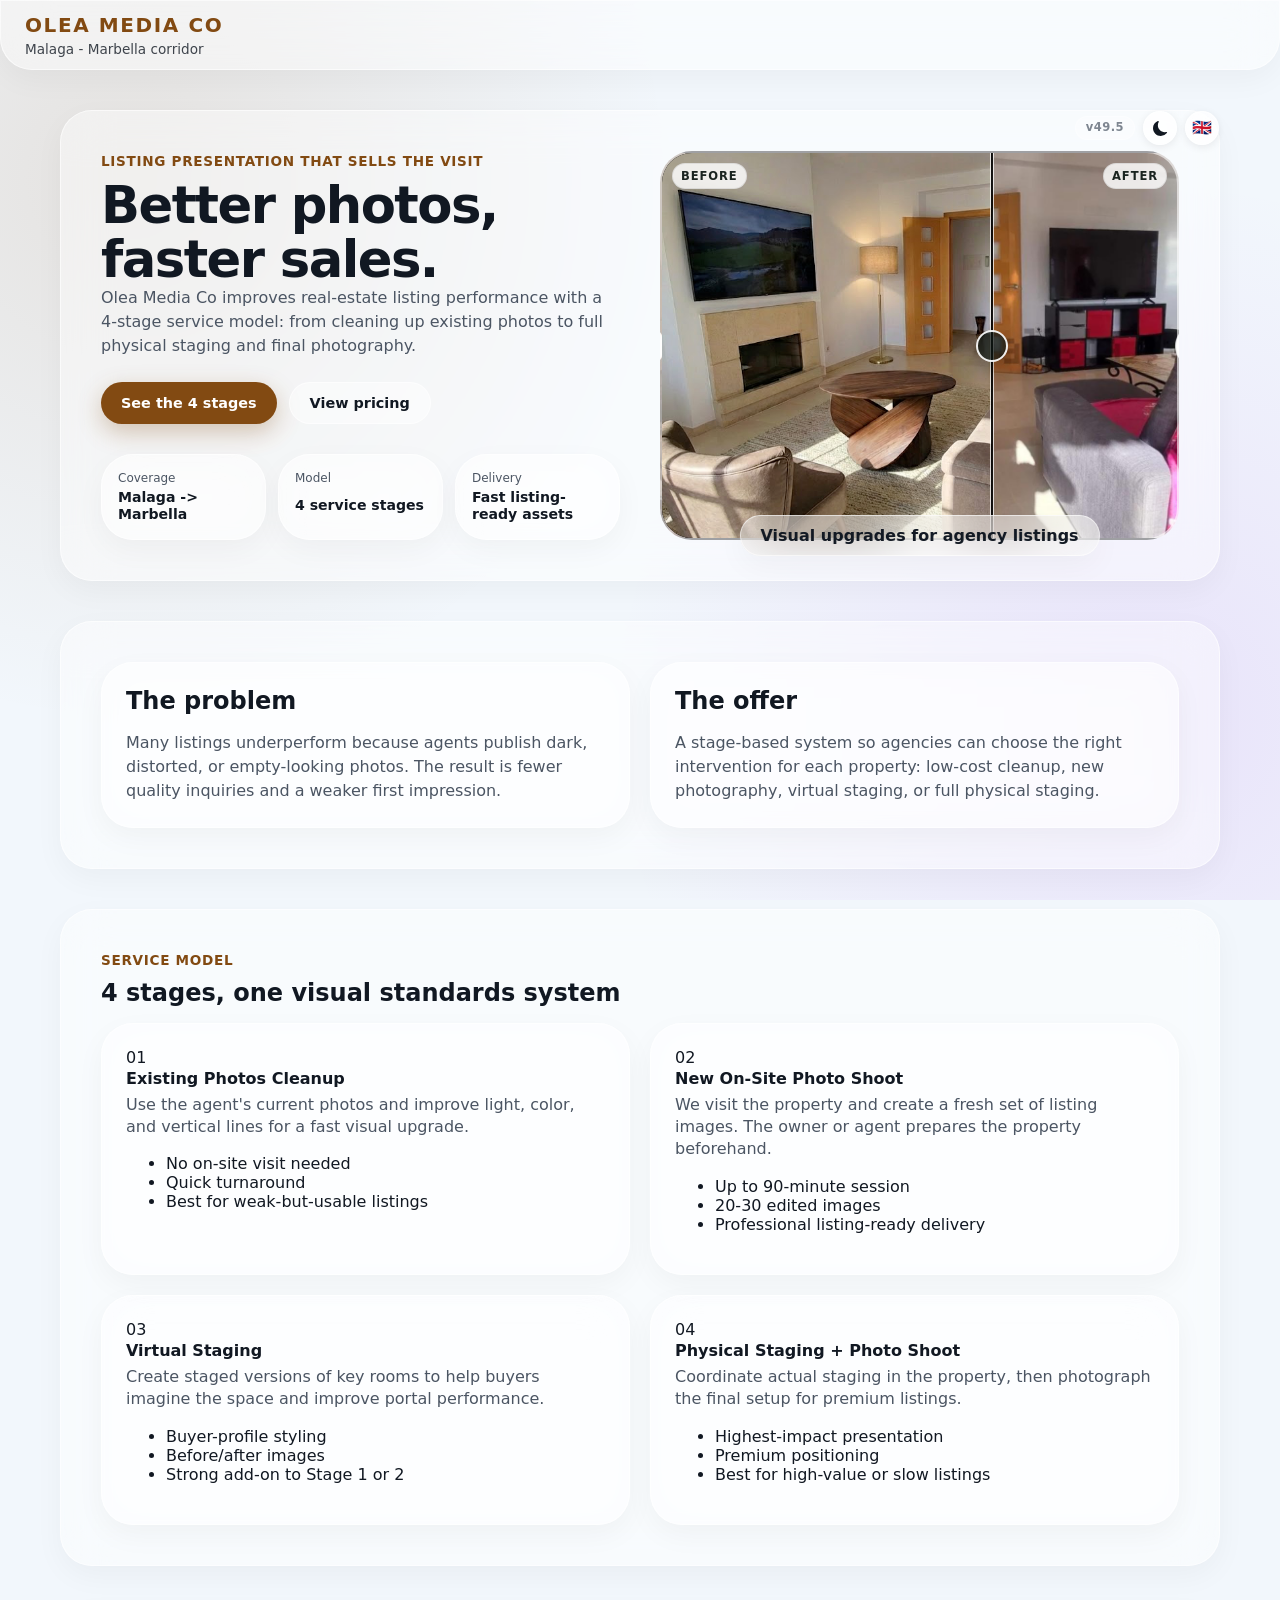
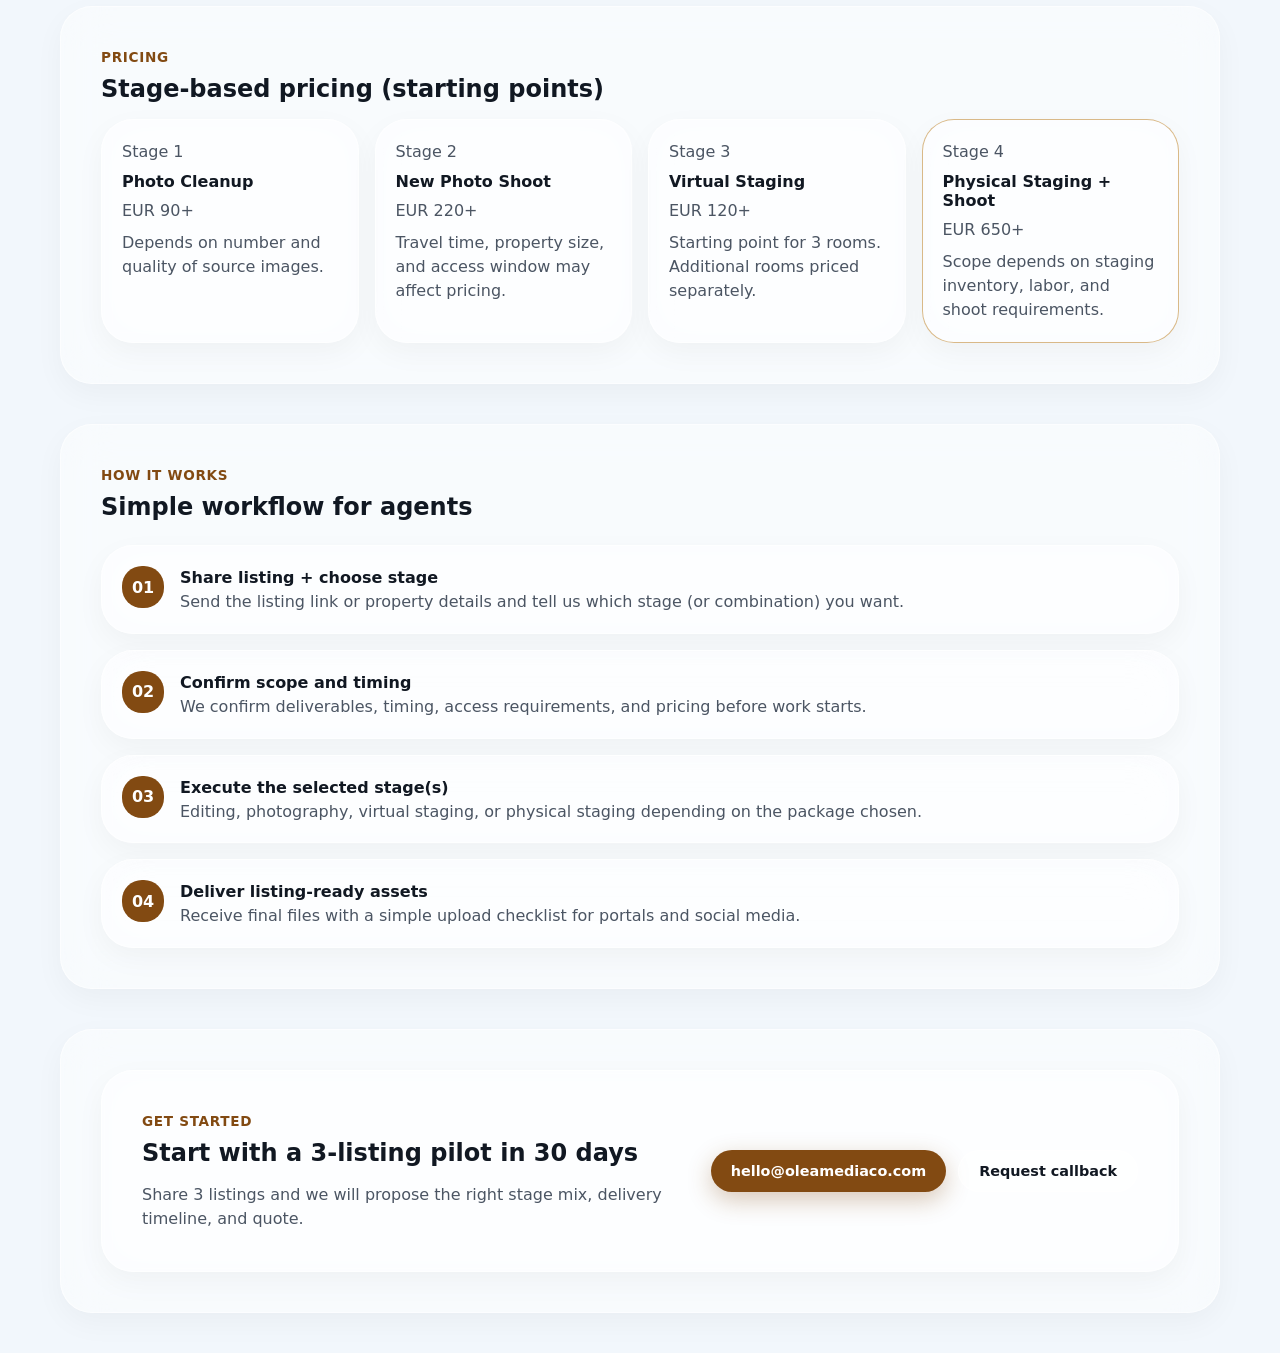
==== commit 0420e960: "feat: replay before/after animation on theme or language toggle Theme and language toggles now dispa" ====
--- a/index.html
+++ b/index.html
@@ -25,7 +25,7 @@
   <main id="main-content">
     <section class="hero section-shell">
       <div class="hero-controls">
-        <span class="build-version" aria-label="Build version">v49.4</span>
+        <span class="build-version" aria-label="Build version">v49.5</span>
         <button class="theme-toggle" type="button" data-theme-toggle aria-label="Switch to dark mode"></button>
         <button class="lang-btn" type="button" data-lang-toggle aria-label="Switch language">🇬🇧</button>
       </div>
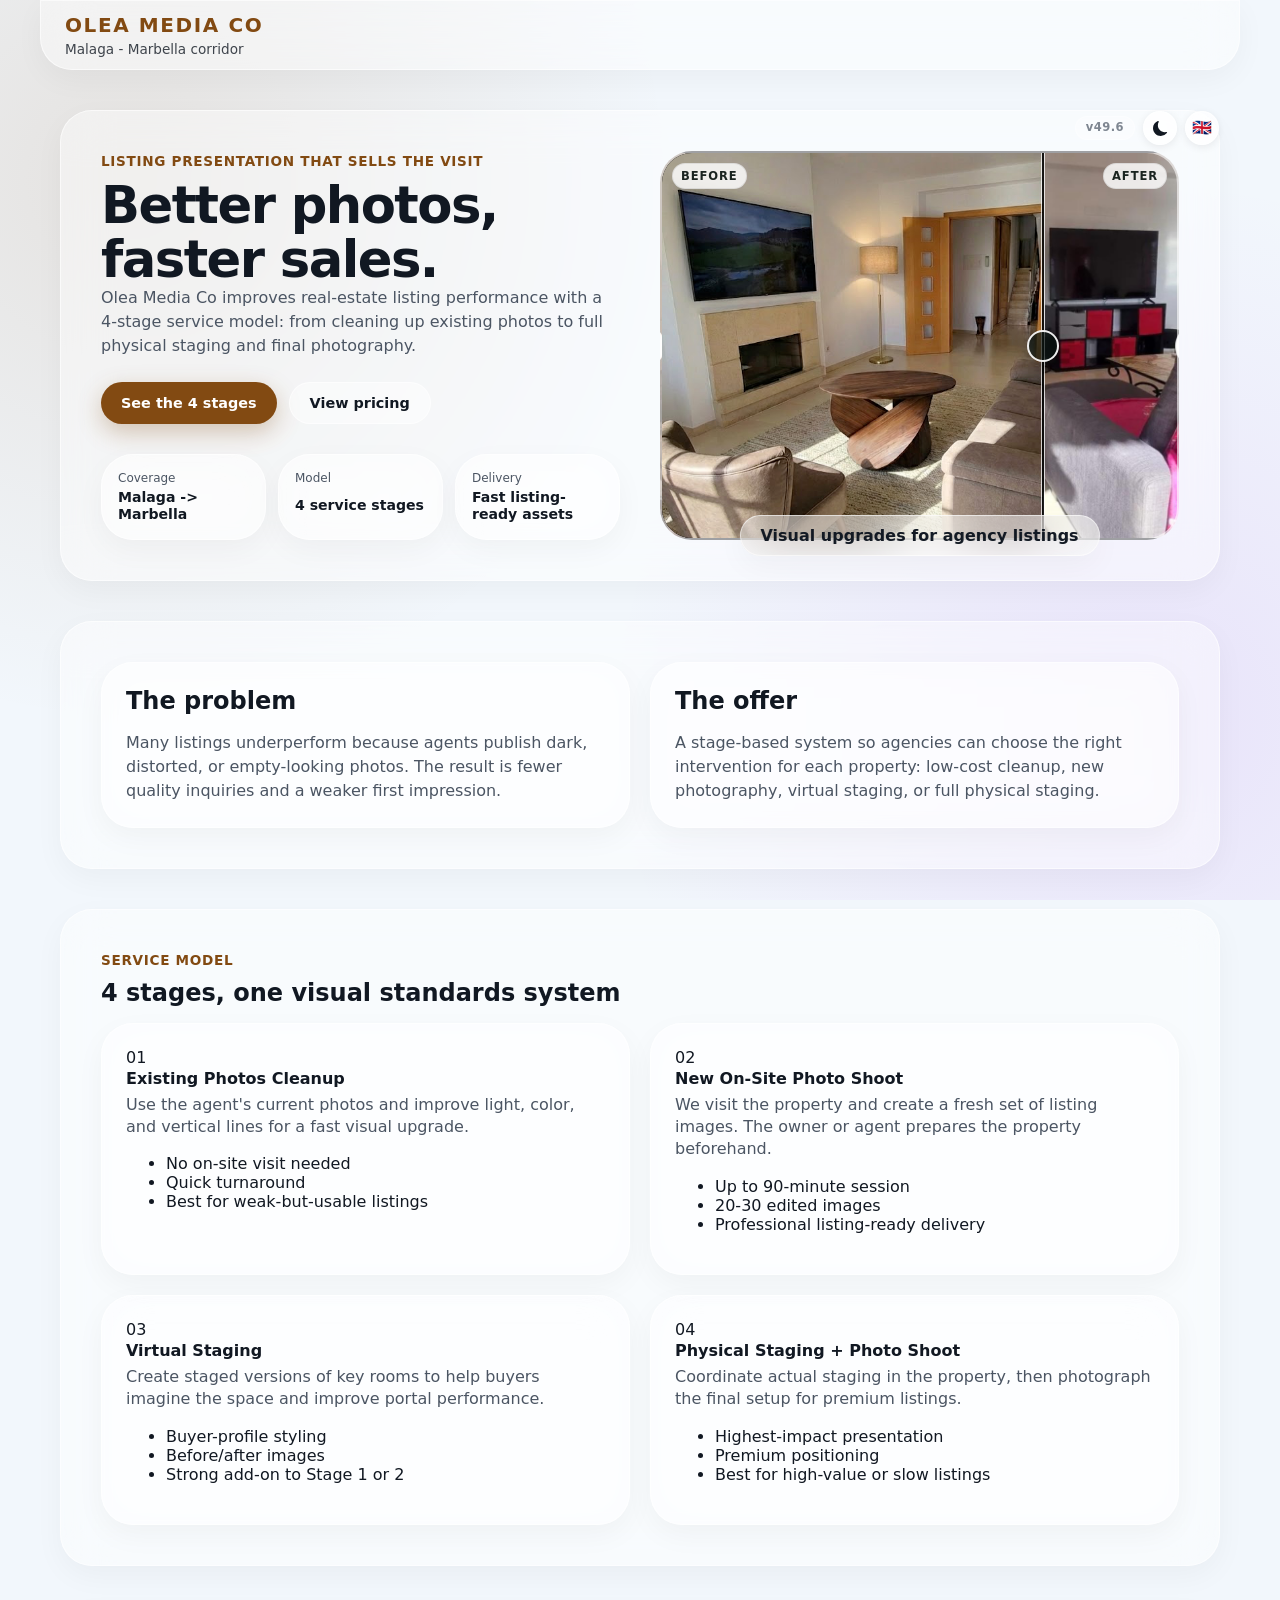
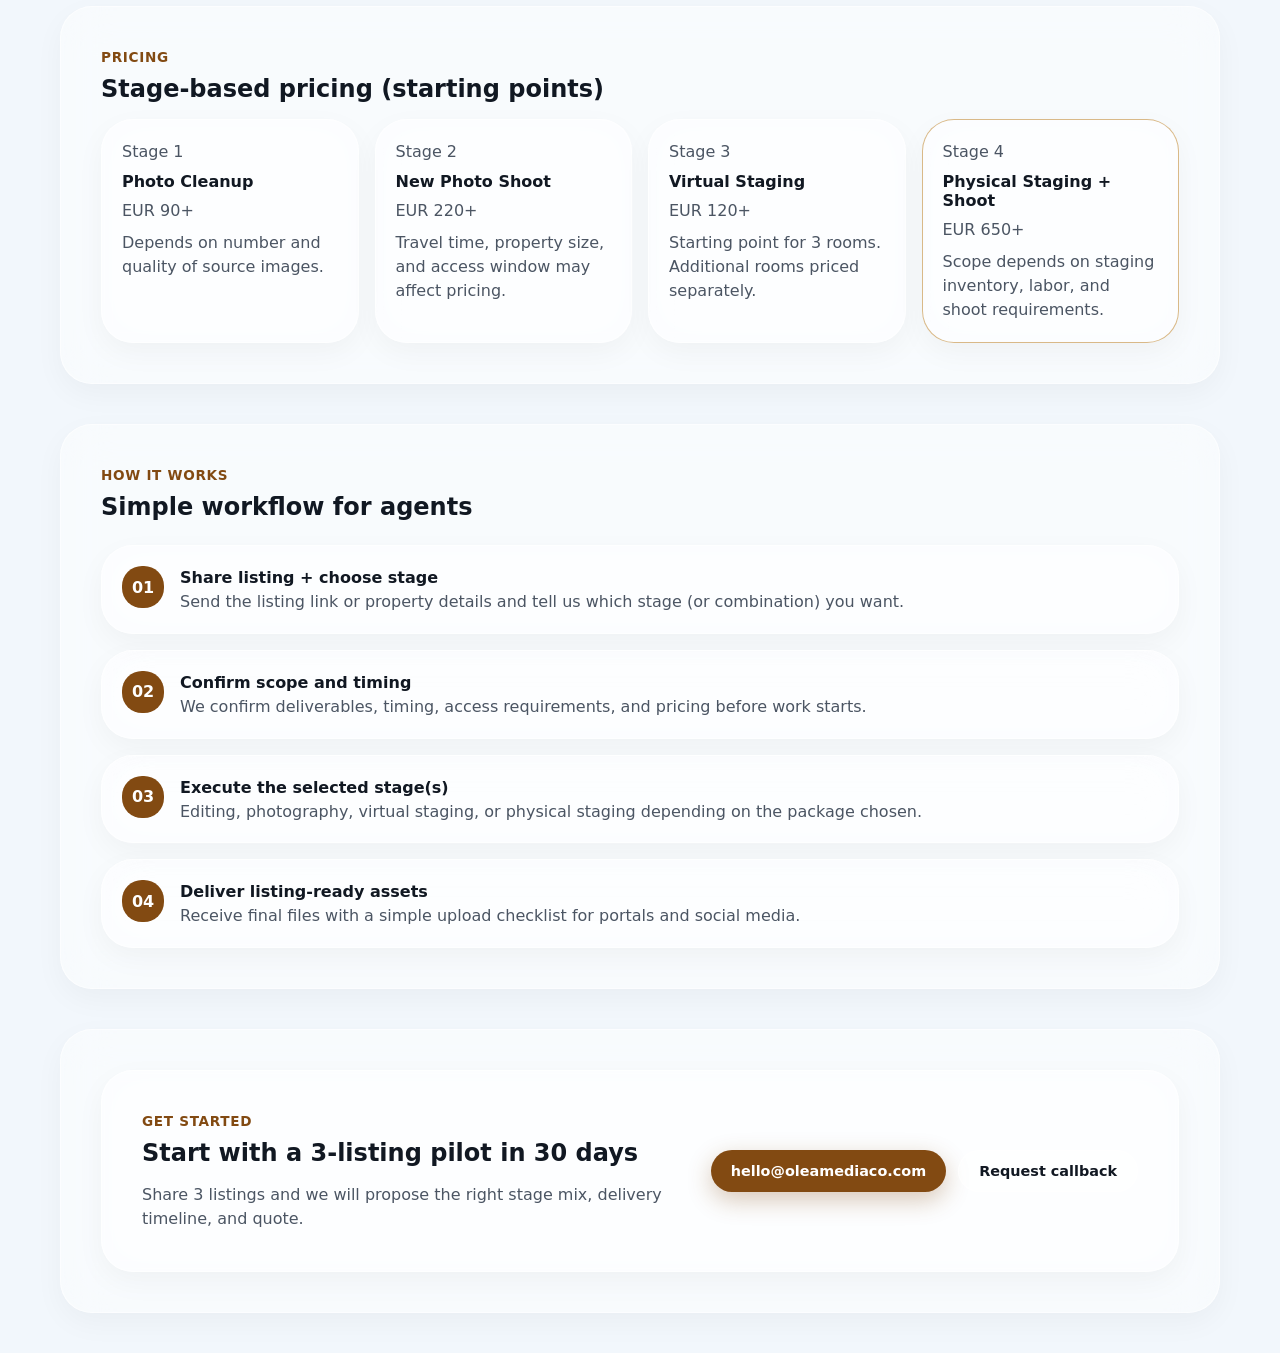
==== commit 7165e22c: "fix: constrain site-header to match main content width Co-Authored-By: Claude Sonnet 4.6 <noreply@an" ====
--- a/index.html
+++ b/index.html
@@ -25,7 +25,7 @@
   <main id="main-content">
     <section class="hero section-shell">
       <div class="hero-controls">
-        <span class="build-version" aria-label="Build version">v49.5</span>
+        <span class="build-version" aria-label="Build version">v49.6</span>
         <button class="theme-toggle" type="button" data-theme-toggle aria-label="Switch to dark mode"></button>
         <button class="lang-btn" type="button" data-lang-toggle aria-label="Switch language">🇬🇧</button>
       </div>
--- a/styles.css
+++ b/styles.css
@@ -18,6 +18,10 @@
   position: sticky; top: 0; z-index: 50;
   display: flex; align-items: center; justify-content: space-between;
   padding: 12px 24px;
+  max-width: 1200px;
+  width: calc(100% - 40px);
+  margin: 0 auto;
+  box-sizing: border-box;
 }
 .brand-block { display: flex; flex-direction: column; gap: 4px; }
 .brand { font-family: var(--font-display); font-weight: 700; font-size: 1.25rem; }
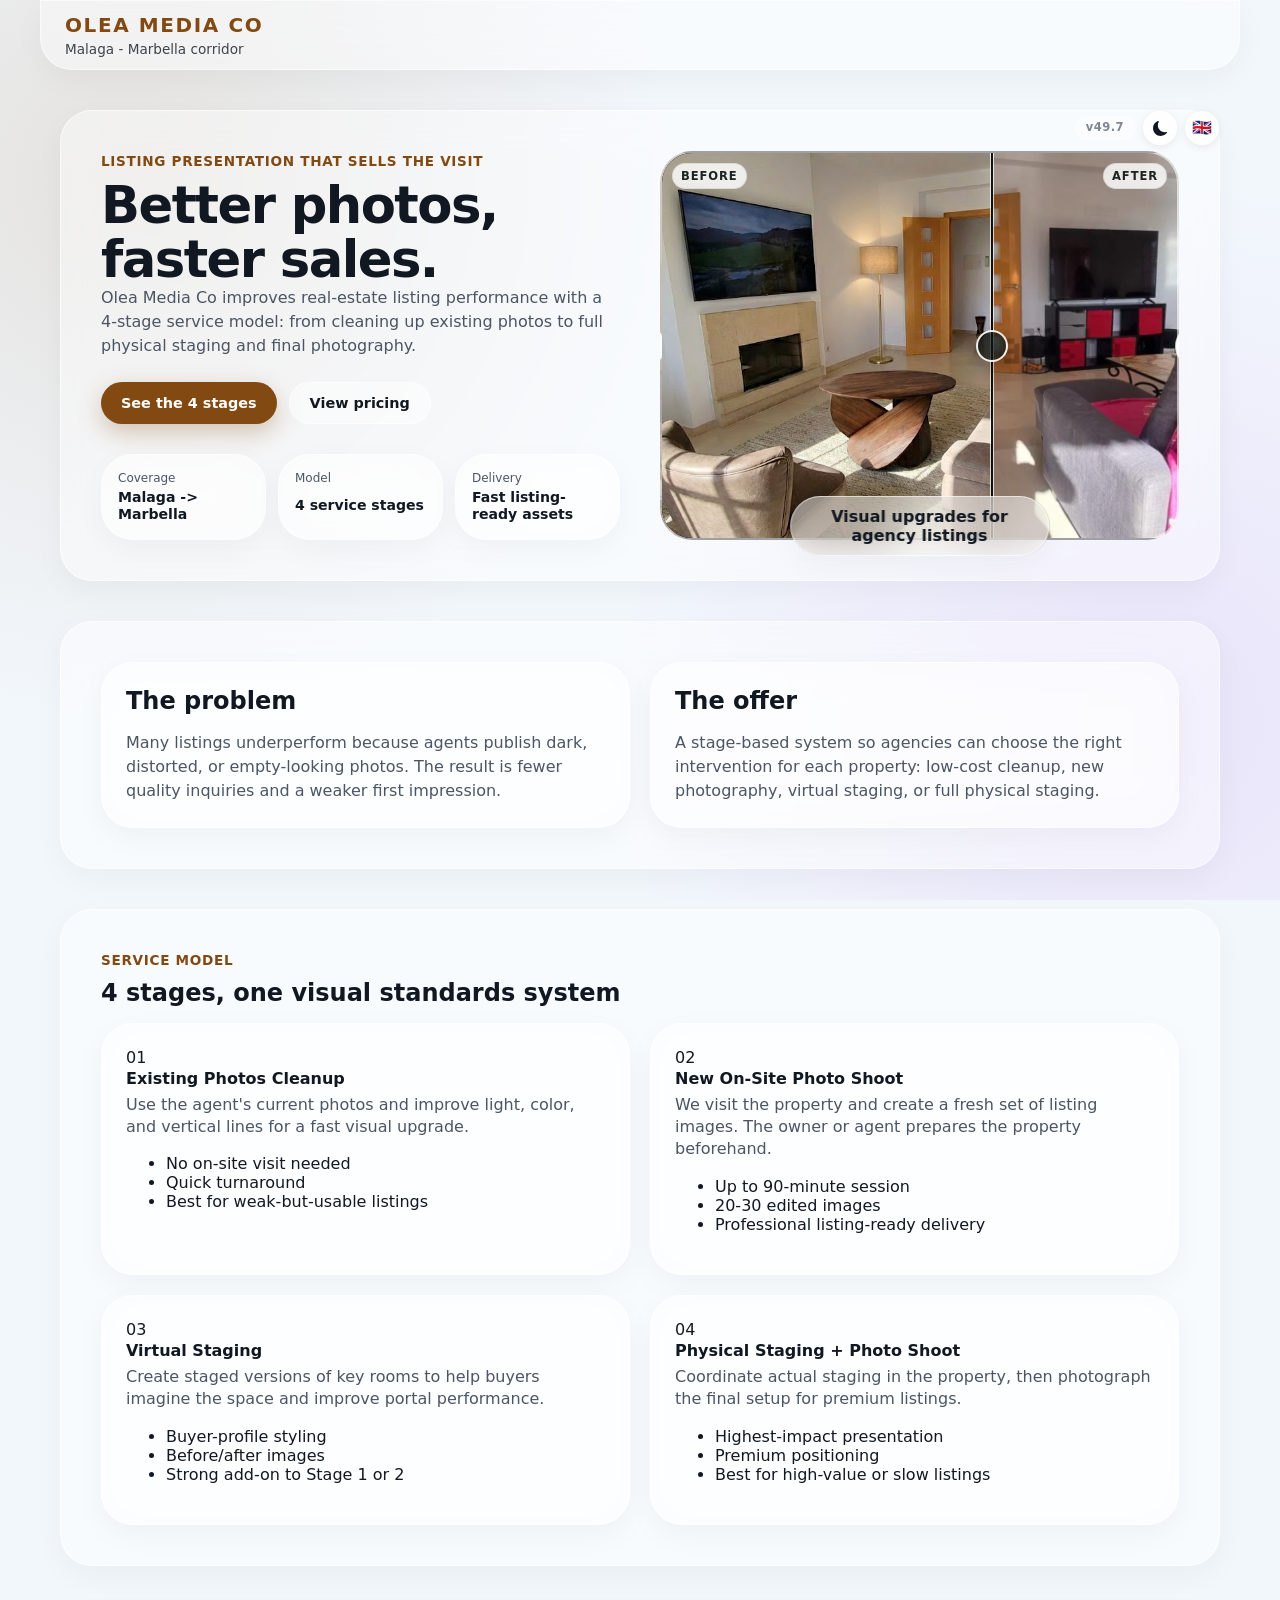
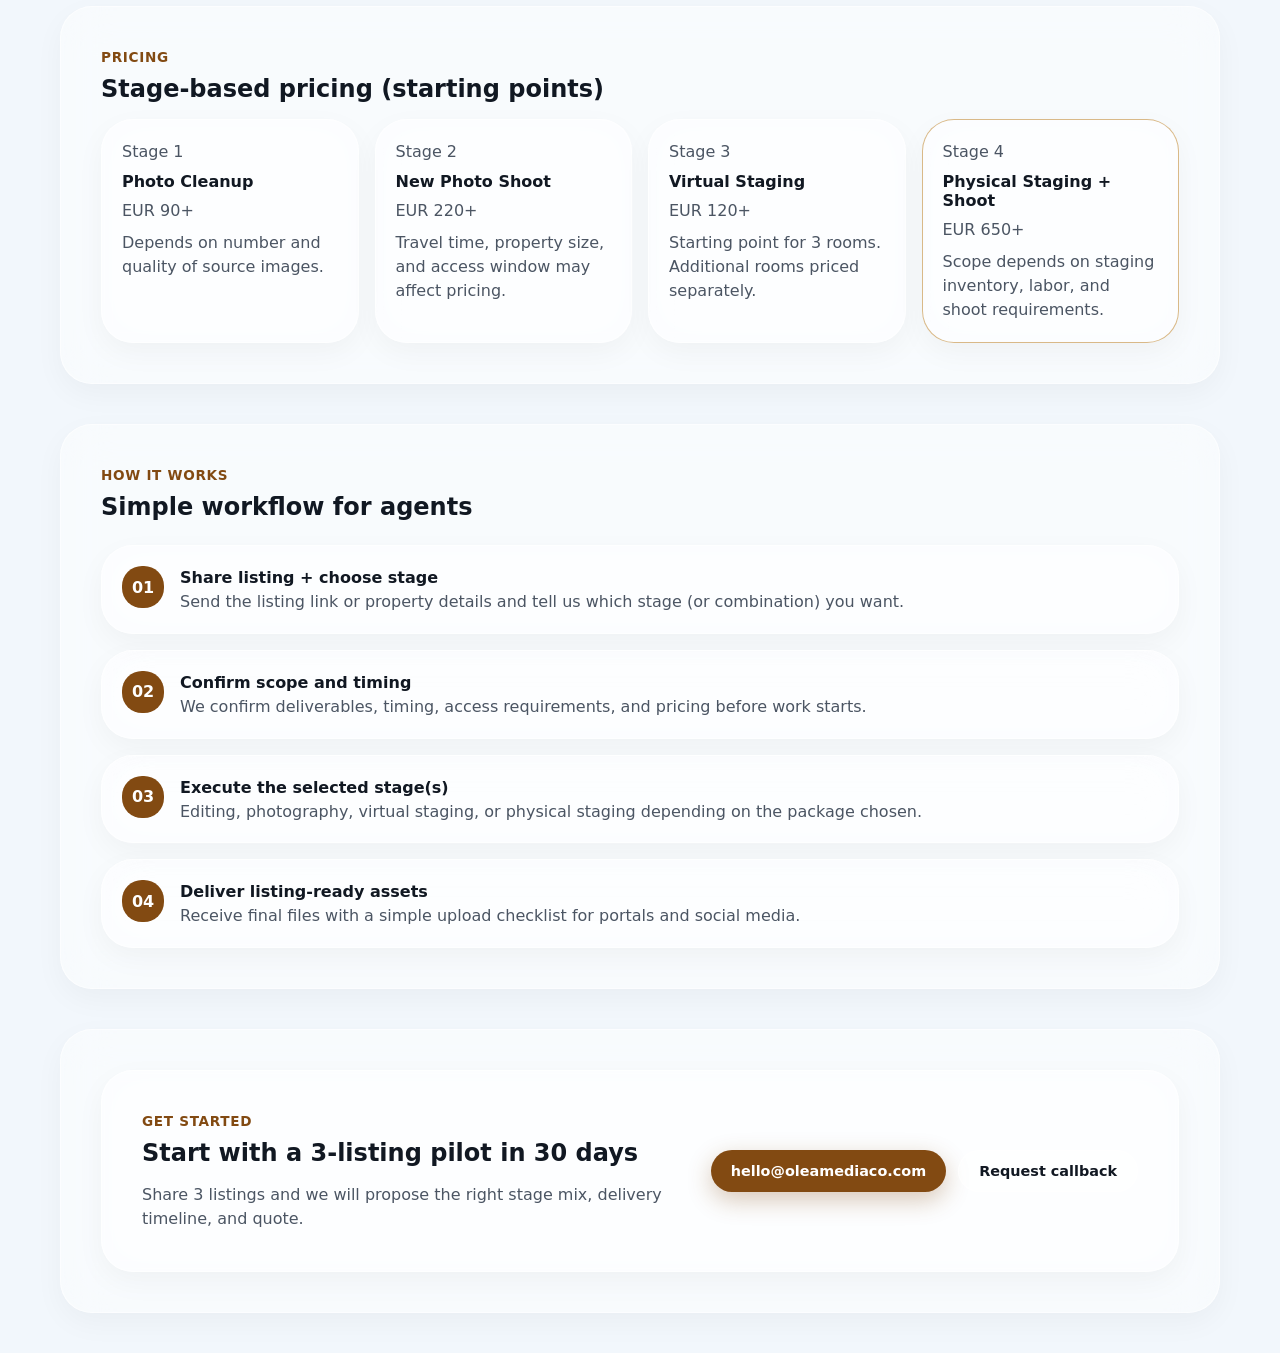
==== commit 740c386b: "fix: eliminate intrinsic min-widths on hero-panel, btn, and panel-badge - Drop min-height:280px on h" ====
--- a/index.html
+++ b/index.html
@@ -25,7 +25,7 @@
   <main id="main-content">
     <section class="hero section-shell">
       <div class="hero-controls">
-        <span class="build-version" aria-label="Build version">v49.6</span>
+        <span class="build-version" aria-label="Build version">v49.7</span>
         <button class="theme-toggle" type="button" data-theme-toggle aria-label="Switch to dark mode"></button>
         <button class="lang-btn" type="button" data-lang-toggle aria-label="Switch language">🇬🇧</button>
       </div>
--- a/styles.css
+++ b/styles.css
@@ -88,10 +88,14 @@
   font-weight: 700;
   text-decoration: none;
   display: inline-flex; align-items: center; justify-content: center;
+  max-width: 100%;
+  overflow-wrap: anywhere;
+  word-break: break-word;
+  text-align: center;
 }
 .hero-metrics { display: grid; grid-template-columns: repeat(3, 1fr); gap: 12px; margin-top: 30px; }
 .metric { padding: 16px; }
-.hero-panel { position: relative; width: 100%; aspect-ratio: 4/3; min-height: 280px; }
+.hero-panel { position: relative; width: 100%; aspect-ratio: 4/3; }
 .hero-art{display:grid;gap:10px}
 .compare-toplabels{display:flex;justify-content:space-between;align-items:center;padding:0 4px}
 .compare-pill{display:inline-flex;align-items:center;justify-content:center;padding:4px 10px;border-radius:999px;background:rgba(255,255,255,.88);color:#0b0d11;font-size:.74rem;font-weight:800;text-transform:uppercase;letter-spacing:.06em}
@@ -101,7 +105,7 @@
 .compare-after img{display:none;}
 .compare-divider { position: absolute; top:0; bottom:0; left: var(--split, 50%); width:2px; background: rgba(0,0,0,.86); box-shadow: 0 0 0 1px rgba(255,255,255,.75); transform: translateX(-50%); z-index: 14; pointer-events: none;}
 .compare-range { position: absolute; inset: 0; width: 100%; height: 100%; z-index: 20; opacity: 0; cursor: ew-resize; margin:0;}
-.panel-badge { position: absolute; bottom: -16px; left: 50%; transform: translateX(-50%); z-index: 30; padding: 10px 20px; white-space: nowrap; font-weight: 700; }
+.panel-badge { position: absolute; bottom: -16px; left: 50%; transform: translateX(-50%); z-index: 30; padding: 10px 20px; font-weight: 700; max-width: calc(100% - 24px); text-align: center; }
 
 /* Headings */
 h1 { font-family: var(--font-display); margin: 0; }
